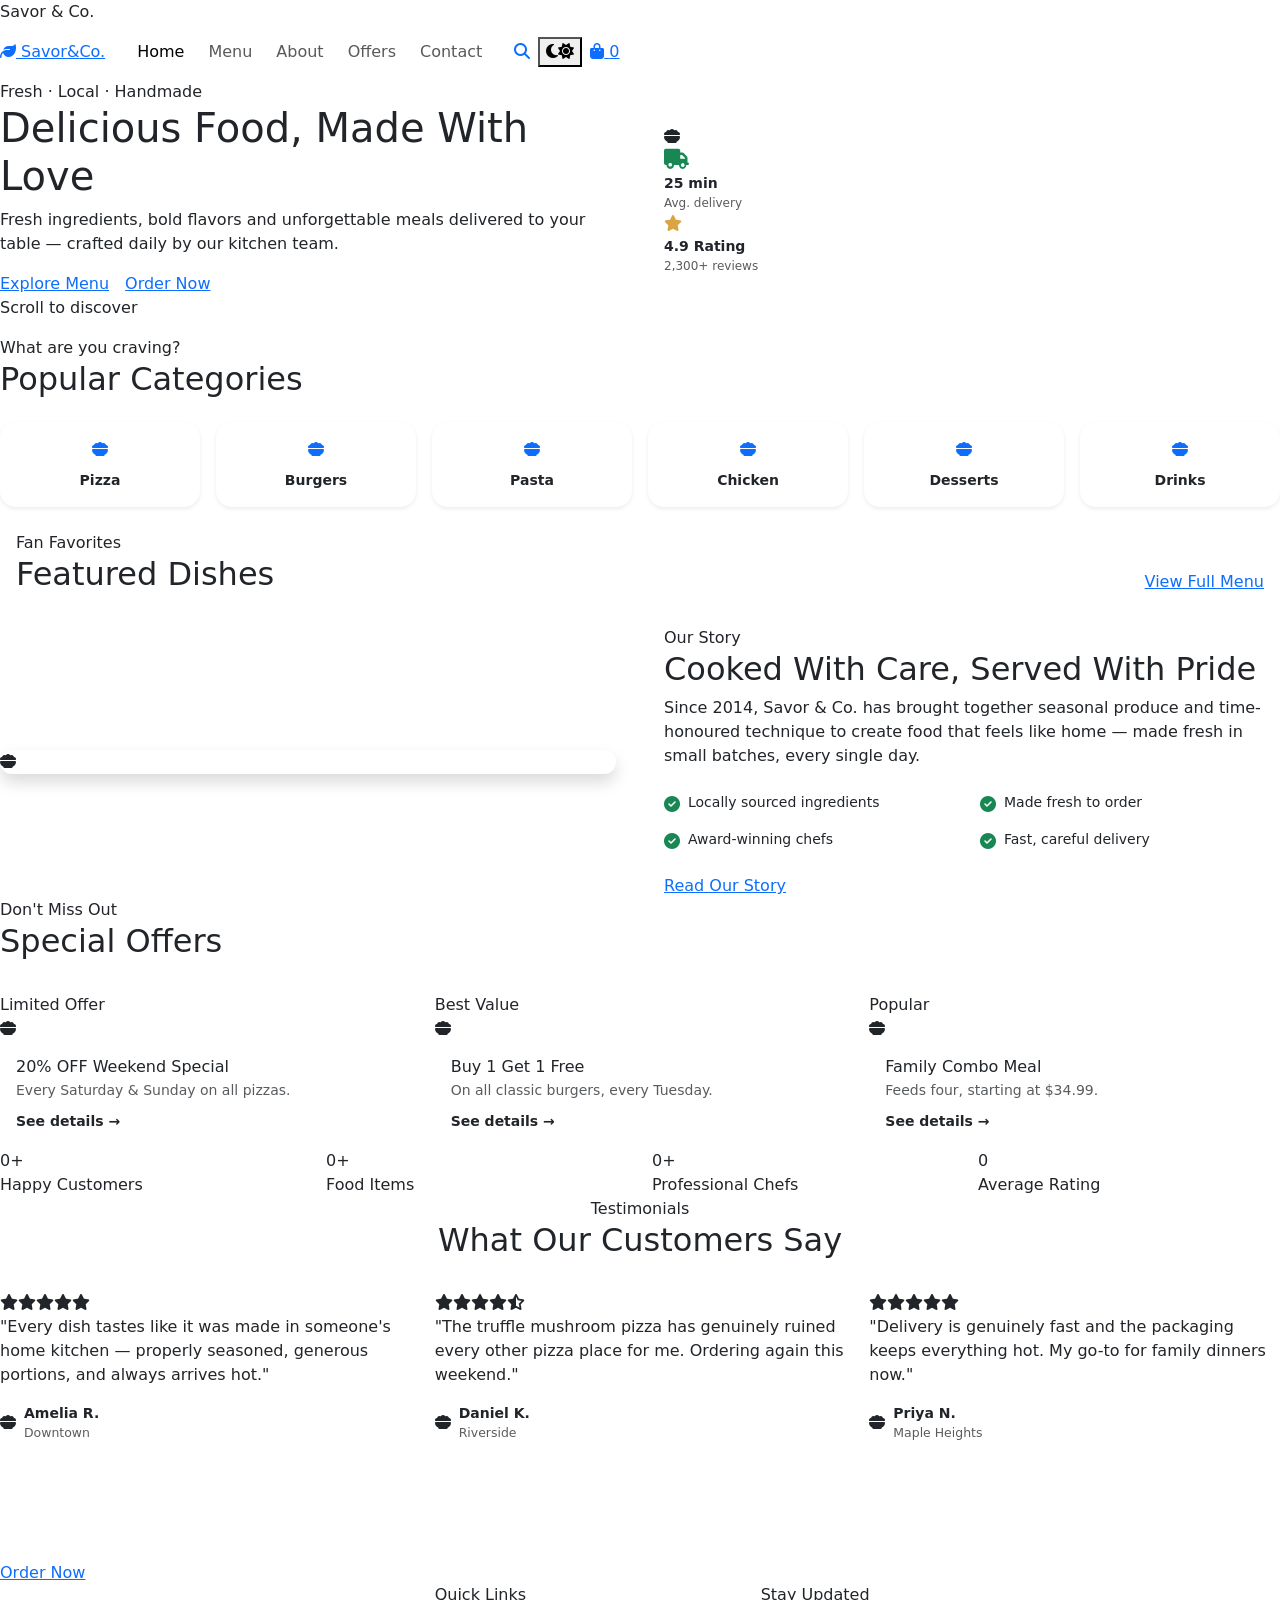
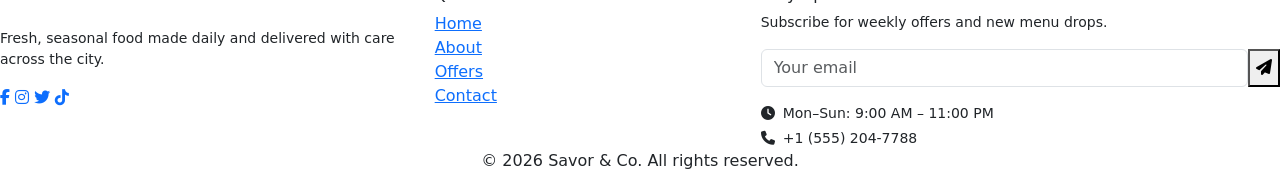
==== index.html @ 9f9e0a3d "Add food website" ====
<!DOCTYPE html>
<html lang="en">
<head>
<script>
(function () {
  // Apply saved theme immediately, before CSS/paint, to avoid a flash
  try {
    var t = localStorage.getItem("savorco_theme") || "light";
    document.documentElement.setAttribute("data-theme", t);
  } catch (e) {}

  // Register the broken-image fallback as early as possible (before
  // any <img> in <body> starts loading) so fast failures are always
  // caught -- a listener attached later (e.g. at DOMContentLoaded)
  // can miss images that error out immediately.
  document.addEventListener("error", function (evt) {
    var img = evt.target;
    if (!img || img.tagName !== "IMG" || img.dataset.fallbackApplied) return;
    img.dataset.fallbackApplied = "true";
    var ph = document.createElement("div");
    ph.className = (img.className || "") + " img-fallback";
    ph.setAttribute("role", "img");
    ph.setAttribute("aria-label", img.alt || "Image unavailable");
    ph.innerHTML = '<i class="fa-solid fa-bowl-food"></i>';
    if (img.parentNode) img.parentNode.replaceChild(ph, img);
  }, true);
})();
</script>
<meta charset="UTF-8">
<meta name="viewport" content="width=device-width, initial-scale=1.0">
<title>Savor & Co. — Delicious Food, Made With Love</title>
<meta name="description" content="Premium modern restaurant and food delivery experience — fresh ingredients, bold flavors, delivered to your table.">

<!-- Fonts -->
<link rel="preconnect" href="https://fonts.googleapis.com">
<link href="https://fonts.googleapis.com/css2?family=Fraunces:wght@500;600;700&family=Manrope:wght@400;500;600;700;800&display=swap" rel="stylesheet">

<!-- Bootstrap 5 -->
<link href="https://cdn.jsdelivr.net/npm/bootstrap@5.3.3/dist/css/bootstrap.min.css" rel="stylesheet">
<!-- Font Awesome -->
<link rel="stylesheet" href="https://cdnjs.cloudflare.com/ajax/libs/font-awesome/6.5.2/css/all.min.css">
<!-- Site styles -->
<link rel="stylesheet" href="css/style.css">
</head>
<body data-page="home">

<!-- =========================
     LOADING SCREEN
     Brief logo animation shown while the page boots
========================= -->
<div id="loading-screen">
  <div class="loader-mark"></div>
  <div class="loader-text">Savor & Co.</div>
</div>

<!-- =========================
     NAVBAR
     Sticky, consistent across all major pages
========================= -->
<nav class="site-navbar navbar navbar-expand-lg">
  <div class="container-narrow d-flex align-items-center justify-content-between">
    <a href="index.html" class="brand-mark"><i class="fa-solid fa-leaf"></i> Savor<span>&</span>Co.</a>
    <button class="navbar-toggler border-0" type="button" data-bs-toggle="collapse" data-bs-target="#mainNavbar">
      <i class="fa-solid fa-bars fs-4"></i>
    </button>
    <div class="collapse navbar-collapse flex-grow-0" id="mainNavbar">
      <ul class="navbar-nav mx-lg-4 gap-lg-2">
        <li class="nav-item"><a class="nav-link nav-link-custom active" href="index.html">Home</a></li>
        <li class="nav-item"><a class="nav-link nav-link-custom" href="menu.html">Menu</a></li>
        <li class="nav-item"><a class="nav-link nav-link-custom" href="about.html">About</a></li>
        <li class="nav-item"><a class="nav-link nav-link-custom" href="offers.html">Offers</a></li>
        <li class="nav-item"><a class="nav-link nav-link-custom" href="contact.html">Contact</a></li>
      </ul>
      <div class="d-flex align-items-center gap-2 mt-3 mt-lg-0">
        <a href="menu.html" class="btn-icon-circle" aria-label="Search"><i class="fa-solid fa-magnifying-glass"></i></a>
        <button class="btn-icon-circle theme-toggle-btn" id="themeToggleBtn" type="button" aria-label="Toggle dark mode">
          <i class="fa-solid fa-moon"></i><i class="fa-solid fa-sun"></i>
        </button>
        <a href="cart.html" class="btn-icon-circle cart-badge-wrap" aria-label="Cart">
          <i class="fa-solid fa-bag-shopping"></i>
          <span class="cart-count-badge js-cart-count">0</span>
        </a>
      </div>
    </div>
  </div>
</nav>

<!-- =========================
     HERO SECTION
     Main landing section with restaurant introduction and CTA
========================= -->
<header class="hero">
  <div class="container-narrow">
    <div class="row align-items-center g-5">
      <div class="col-lg-6 reveal left in-view">
        <span class="hero-eyebrow">Fresh · Local · Handmade</span>
        <h1>Delicious Food, Made With Love</h1>
        <p class="lead-text">Fresh ingredients, bold flavors and unforgettable meals delivered to your table — crafted daily by our kitchen team.</p>
        <div class="d-flex flex-wrap gap-3">
          <a href="menu.html" class="btn-brand">Explore Menu</a>
          <a href="menu.html" class="btn-outline-brand">Order Now</a>
        </div>
        <div class="scroll-indicator">
          <span class="dot"></span> Scroll to discover
        </div>
      </div>
      <div class="col-lg-6 reveal right in-view">
        <div class="hero-img-wrap">
          <img src="https://images.unsplash.com/photo-1504674900247-0877df9cc836?q=80&w=900&auto=format&fit=crop" alt="Chef plating a fresh gourmet dish" class="hero-img-main">
          <div class="floating-card card-1">
            <i class="fa-solid fa-truck text-success fs-5"></i>
            <div>
              <div class="fw-bold small">25 min</div>
              <div class="text-muted" style="font-size:0.75rem;">Avg. delivery</div>
            </div>
          </div>
          <div class="floating-card card-2">
            <i class="fa-solid fa-star" style="color:#D9A441;"></i>
            <div>
              <div class="fw-bold small">4.9 Rating</div>
              <div class="text-muted" style="font-size:0.75rem;">2,300+ reviews</div>
            </div>
          </div>
        </div>
      </div>
    </div>
  </div>
</header>

<!-- =========================
     POPULAR CATEGORIES
========================= -->
<section class="section pt-3">
  <div class="container-narrow">
    <div class="reveal up">
      <span class="section-label">What are you craving?</span>
      <h2 class="section-heading">Popular Categories</h2>
    </div>
    <div class="row g-3 mt-2">
      <div class="col-6 col-md-4 col-lg-2 reveal up">
        <a href="menu.html" class="d-block text-center p-3 rounded-4 bg-white shadow-sm h-100 text-decoration-none">
          <img src="https://images.unsplash.com/photo-1513104890138-7c749659a591?q=80&w=300&auto=format&fit=crop" class="rounded-circle mb-2 mx-auto" style="width:64px;height:64px;object-fit:cover;" alt="Pizza category">
          <div class="fw-semibold small text-dark">Pizza</div>
        </a>
      </div>
      <div class="col-6 col-md-4 col-lg-2 reveal up">
        <a href="menu.html" class="d-block text-center p-3 rounded-4 bg-white shadow-sm h-100 text-decoration-none">
          <img src="https://images.unsplash.com/photo-1568901346375-23c9450c58cd?q=80&w=300&auto=format&fit=crop" class="rounded-circle mb-2 mx-auto" style="width:64px;height:64px;object-fit:cover;" alt="Burgers category">
          <div class="fw-semibold small text-dark">Burgers</div>
        </a>
      </div>
      <div class="col-6 col-md-4 col-lg-2 reveal up">
        <a href="menu.html" class="d-block text-center p-3 rounded-4 bg-white shadow-sm h-100 text-decoration-none">
          <img src="https://images.unsplash.com/photo-1645112411341-6c4fd023714a?q=80&w=300&auto=format&fit=crop" class="rounded-circle mb-2 mx-auto" style="width:64px;height:64px;object-fit:cover;" alt="Pasta category">
          <div class="fw-semibold small text-dark">Pasta</div>
        </a>
      </div>
      <div class="col-6 col-md-4 col-lg-2 reveal up">
        <a href="menu.html" class="d-block text-center p-3 rounded-4 bg-white shadow-sm h-100 text-decoration-none">
          <img src="https://images.unsplash.com/photo-1598103442097-8b74394b95c6?q=80&w=300&auto=format&fit=crop" class="rounded-circle mb-2 mx-auto" style="width:64px;height:64px;object-fit:cover;" alt="Chicken category">
          <div class="fw-semibold small text-dark">Chicken</div>
        </a>
      </div>
      <div class="col-6 col-md-4 col-lg-2 reveal up">
        <a href="menu.html" class="d-block text-center p-3 rounded-4 bg-white shadow-sm h-100 text-decoration-none">
          <img src="https://images.unsplash.com/photo-1624353365286-3f8d62daad51?q=80&w=300&auto=format&fit=crop" class="rounded-circle mb-2 mx-auto" style="width:64px;height:64px;object-fit:cover;" alt="Desserts category">
          <div class="fw-semibold small text-dark">Desserts</div>
        </a>
      </div>
      <div class="col-6 col-md-4 col-lg-2 reveal up">
        <a href="menu.html" class="d-block text-center p-3 rounded-4 bg-white shadow-sm h-100 text-decoration-none">
          <img src="https://images.unsplash.com/photo-1622597489934-88ce15b8c2f3?q=80&w=300&auto=format&fit=crop" class="rounded-circle mb-2 mx-auto" style="width:64px;height:64px;object-fit:cover;" alt="Drinks category">
          <div class="fw-semibold small text-dark">Drinks</div>
        </a>
      </div>
    </div>
  </div>
</section>

<!-- =========================
     FEATURED DISHES
     Food cards rendered dynamically from FOOD_ITEMS
========================= -->
<section class="section pt-0" style="background:var(--beige);border-radius:40px;margin:0 1rem;">
  <div class="container-narrow py-4">
    <div class="d-flex flex-wrap justify-content-between align-items-end gap-3 reveal up">
      <div>
        <span class="section-label">Fan Favorites</span>
        <h2 class="section-heading mb-0">Featured Dishes</h2>
      </div>
      <a href="menu.html" class="btn-outline-brand">View Full Menu</a>
    </div>
    <div class="row g-4 mt-2" id="featured-grid"></div>
  </div>
</section>

<!-- =========================
     ABOUT PREVIEW
========================= -->
<section class="section">
  <div class="container-narrow">
    <div class="row align-items-center g-5">
      <div class="col-lg-6 reveal left">
        <img src="https://images.unsplash.com/photo-1583394293214-28ded15ee548?q=80&w=800&auto=format&fit=crop" class="rounded-4 shadow" alt="Our head chef preparing a fresh meal in the kitchen">
      </div>
      <div class="col-lg-6 reveal right">
        <span class="section-label">Our Story</span>
        <h2 class="section-heading">Cooked With Care, Served With Pride</h2>
        <p class="mb-4">Since 2014, Savor & Co. has brought together seasonal produce and time-honoured technique to create food that feels like home — made fresh in small batches, every single day.</p>
        <div class="row g-3">
          <div class="col-6 d-flex gap-2">
            <i class="fa-solid fa-check-circle text-success mt-1"></i>
            <span class="small">Locally sourced ingredients</span>
          </div>
          <div class="col-6 d-flex gap-2">
            <i class="fa-solid fa-check-circle text-success mt-1"></i>
            <span class="small">Made fresh to order</span>
          </div>
          <div class="col-6 d-flex gap-2">
            <i class="fa-solid fa-check-circle text-success mt-1"></i>
            <span class="small">Award-winning chefs</span>
          </div>
          <div class="col-6 d-flex gap-2">
            <i class="fa-solid fa-check-circle text-success mt-1"></i>
            <span class="small">Fast, careful delivery</span>
          </div>
        </div>
        <a href="about.html" class="btn-brand d-inline-block mt-4">Read Our Story</a>
      </div>
    </div>
  </div>
</section>

<!-- =========================
     SPECIAL OFFERS PREVIEW
========================= -->
<section class="section pt-0">
  <div class="container-narrow">
    <div class="reveal up">
      <span class="section-label">Don't Miss Out</span>
      <h2 class="section-heading">Special Offers</h2>
    </div>
    <div class="row g-4 mt-2">
      <div class="col-md-4 reveal up">
        <div class="offer-card">
          <span class="offer-badge limited">Limited Offer</span>
          <img src="https://images.unsplash.com/photo-1601924582970-9238bcb495d9?q=80&w=600&auto=format&fit=crop" alt="Weekend special pizza deal" style="height:180px;width:100%;object-fit:cover;">
          <div class="p-3">
            <h3 class="h6 mb-1">20% OFF Weekend Special</h3>
            <p class="small text-muted mb-2">Every Saturday & Sunday on all pizzas.</p>
            <a href="offers.html" class="fw-bold small text-decoration-none" style="color:var(--fresh-green);">See details →</a>
          </div>
        </div>
      </div>
      <div class="col-md-4 reveal up">
        <div class="offer-card">
          <span class="offer-badge best">Best Value</span>
          <img src="https://images.unsplash.com/photo-1550547660-d9450f859349?q=80&w=600&auto=format&fit=crop" alt="Buy one get one free burger deal" style="height:180px;width:100%;object-fit:cover;">
          <div class="p-3">
            <h3 class="h6 mb-1">Buy 1 Get 1 Free</h3>
            <p class="small text-muted mb-2">On all classic burgers, every Tuesday.</p>
            <a href="offers.html" class="fw-bold small text-decoration-none" style="color:var(--fresh-green);">See details →</a>
          </div>
        </div>
      </div>
      <div class="col-md-4 reveal up">
        <div class="offer-card">
          <span class="offer-badge popular">Popular</span>
          <img src="https://images.unsplash.com/photo-1544025162-d76694265947?q=80&w=600&auto=format&fit=crop" alt="Family combo meal deal" style="height:180px;width:100%;object-fit:cover;">
          <div class="p-3">
            <h3 class="h6 mb-1">Family Combo Meal</h3>
            <p class="small text-muted mb-2">Feeds four, starting at $34.99.</p>
            <a href="offers.html" class="fw-bold small text-decoration-none" style="color:var(--fresh-green);">See details →</a>
          </div>
        </div>
      </div>
    </div>
  </div>
</section>

<!-- =========================
     STATISTICS
     Numbers animate/count upward on scroll
========================= -->
<section class="section pt-0">
  <div class="container-narrow reveal zoom">
    <div class="stats-band">
      <div class="row g-4">
        <div class="col-6 col-md-3 stat-item">
          <div class="stat-number"><span data-count-to="5000">0</span>+</div>
          <div class="stat-label">Happy Customers</div>
        </div>
        <div class="col-6 col-md-3 stat-item">
          <div class="stat-number"><span data-count-to="50">0</span>+</div>
          <div class="stat-label">Food Items</div>
        </div>
        <div class="col-6 col-md-3 stat-item">
          <div class="stat-number"><span data-count-to="15">0</span>+</div>
          <div class="stat-label">Professional Chefs</div>
        </div>
        <div class="col-6 col-md-3 stat-item">
          <div class="stat-number"><span data-count-to="4.9">0</span></div>
          <div class="stat-label">Average Rating</div>
        </div>
      </div>
    </div>
  </div>
</section>

<!-- =========================
     TESTIMONIALS
========================= -->
<section class="section">
  <div class="container-narrow">
    <div class="text-center reveal up">
      <span class="section-label">Testimonials</span>
      <h2 class="section-heading">What Our Customers Say</h2>
    </div>
    <div class="row g-4 mt-2">
      <div class="col-md-4 reveal up">
        <div class="testimonial-card">
          <div class="stars"><i class="fa-solid fa-star"></i><i class="fa-solid fa-star"></i><i class="fa-solid fa-star"></i><i class="fa-solid fa-star"></i><i class="fa-solid fa-star"></i></div>
          <p class="testimonial-quote">"Every dish tastes like it was made in someone's home kitchen — properly seasoned, generous portions, and always arrives hot."</p>
          <div class="d-flex align-items-center gap-2">
            <img src="https://images.unsplash.com/photo-1544005313-94ddf0286df2?q=80&w=200&auto=format&fit=crop" class="testimonial-avatar" alt="Amelia R.">
            <div>
              <div class="fw-bold small">Amelia R.</div>
              <div class="text-muted" style="font-size:0.78rem;">Downtown</div>
            </div>
          </div>
        </div>
      </div>
      <div class="col-md-4 reveal up">
        <div class="testimonial-card">
          <div class="stars"><i class="fa-solid fa-star"></i><i class="fa-solid fa-star"></i><i class="fa-solid fa-star"></i><i class="fa-solid fa-star"></i><i class="fa-solid fa-star-half-stroke"></i></div>
          <p class="testimonial-quote">"The truffle mushroom pizza has genuinely ruined every other pizza place for me. Ordering again this weekend."</p>
          <div class="d-flex align-items-center gap-2">
            <img src="https://images.unsplash.com/photo-1500648767791-00dcc994a43e?q=80&w=200&auto=format&fit=crop" class="testimonial-avatar" alt="Daniel K.">
            <div>
              <div class="fw-bold small">Daniel K.</div>
              <div class="text-muted" style="font-size:0.78rem;">Riverside</div>
            </div>
          </div>
        </div>
      </div>
      <div class="col-md-4 reveal up">
        <div class="testimonial-card">
          <div class="stars"><i class="fa-solid fa-star"></i><i class="fa-solid fa-star"></i><i class="fa-solid fa-star"></i><i class="fa-solid fa-star"></i><i class="fa-solid fa-star"></i></div>
          <p class="testimonial-quote">"Delivery is genuinely fast and the packaging keeps everything hot. My go-to for family dinners now."</p>
          <div class="d-flex align-items-center gap-2">
            <img src="https://images.unsplash.com/photo-1580489944761-15a19d654956?q=80&w=200&auto=format&fit=crop" class="testimonial-avatar" alt="Priya N.">
            <div>
              <div class="fw-bold small">Priya N.</div>
              <div class="text-muted" style="font-size:0.78rem;">Maple Heights</div>
            </div>
          </div>
        </div>
      </div>
    </div>
  </div>
</section>

<!-- =========================
     CTA SECTION
========================= -->
<section class="section pt-0">
  <div class="container-narrow reveal zoom">
    <div class="cta-band">
      <h2 class="text-white section-heading">Hungry Already?</h2>
      <p class="text-white-50 mx-auto mb-4" style="max-width:480px;">Order in the next 20 minutes and get free delivery on your first box.</p>
      <a href="menu.html" class="btn-gold">Order Now</a>
    </div>
  </div>
</section>

<!-- =========================
     FOOTER
========================= -->
<footer class="site-footer">
  <div class="container-narrow">
    <div class="row g-4">
      <div class="col-lg-4">
        <a href="index.html" class="brand-mark text-white mb-3 d-inline-flex"><i class="fa-solid fa-leaf"></i> Savor<span>&</span>Co.</a>
        <p class="small">Fresh, seasonal food made daily and delivered with care across the city.</p>
        <div class="social-icon-row">
          <a href="#" aria-label="Facebook"><i class="fa-brands fa-facebook-f"></i></a>
          <a href="#" aria-label="Instagram"><i class="fa-brands fa-instagram"></i></a>
          <a href="#" aria-label="Twitter"><i class="fa-brands fa-twitter"></i></a>
          <a href="#" aria-label="TikTok"><i class="fa-brands fa-tiktok"></i></a>
        </div>
      </div>
      <div class="col-6 col-lg-3">
        <h6>Quick Links</h6>
        <ul class="list-unstyled footer-links">
          <li><a href="index.html">Home</a></li>
          <li><a href="about.html">About</a></li>
          <li><a href="offers.html">Offers</a></li>
          <li><a href="contact.html">Contact</a></li>
        </ul>
      </div>
      <div class="col-lg-5">
        <h6>Stay Updated</h6>
        <p class="small">Subscribe for weekly offers and new menu drops.</p>
        <form class="d-flex newsletter-form" onsubmit="event.preventDefault(); showToast('Subscribed successfully!');">
          <input type="email" class="form-control" placeholder="Your email" required>
          <button type="submit"><i class="fa-solid fa-paper-plane"></i></button>
        </form>
        <p class="small mt-3 mb-1"><i class="fa-solid fa-clock me-2"></i>Mon–Sun: 9:00 AM – 11:00 PM</p>
        <p class="small mb-0"><i class="fa-solid fa-phone me-2"></i>+1 (555) 204-7788</p>
      </div>
    </div>
    <div class="footer-bottom text-center">© 2026 Savor & Co. All rights reserved.</div>
  </div>
</footer>

<!-- Bootstrap JS -->
<script src="https://cdn.jsdelivr.net/npm/bootstrap@5.3.3/dist/js/bootstrap.bundle.min.js"></script>
<script src="js/main.js"></script>
<script src="js/animations.js"></script>
<script src="js/cart.js"></script>
<script>
  // Render only the first 6 items on the homepage "Featured Dishes" strip
  document.addEventListener("DOMContentLoaded", () => {
    const grid = document.getElementById("featured-grid");
    const featured = FOOD_ITEMS.slice(0, 6);
    grid.innerHTML = featured.map(item => `
      <div class="col-sm-6 col-lg-4 reveal up">
        <div class="food-card">
          <div class="food-card-img-wrap">
            <span class="food-cat-badge">${item.category}</span>
            <img src="${item.img}" alt="${item.name}" loading="lazy">
          </div>
          <div class="food-card-body">
            <h3 class="food-card-title h6">${item.name}</h3>
            <p class="food-card-desc">${item.desc}</p>
            <div class="food-card-rating"><i class="fa-solid fa-star"></i> ${item.rating} <span>(${item.reviews})</span></div>
            <div class="food-card-footer">
              <span class="food-price">${formatPrice(item.price)}</span>
              <button class="btn-add-cart" onclick="addToCart('${item.id}')">Add +</button>
            </div>
          </div>
        </div>
      </div>`).join("");

    // re-trigger reveal observer for injected cards
    document.querySelectorAll("#featured-grid .reveal").forEach(el => {
      requestAnimationFrame(() => el.classList.add("in-view"));
    });
  });
</script>
</body>
</html>
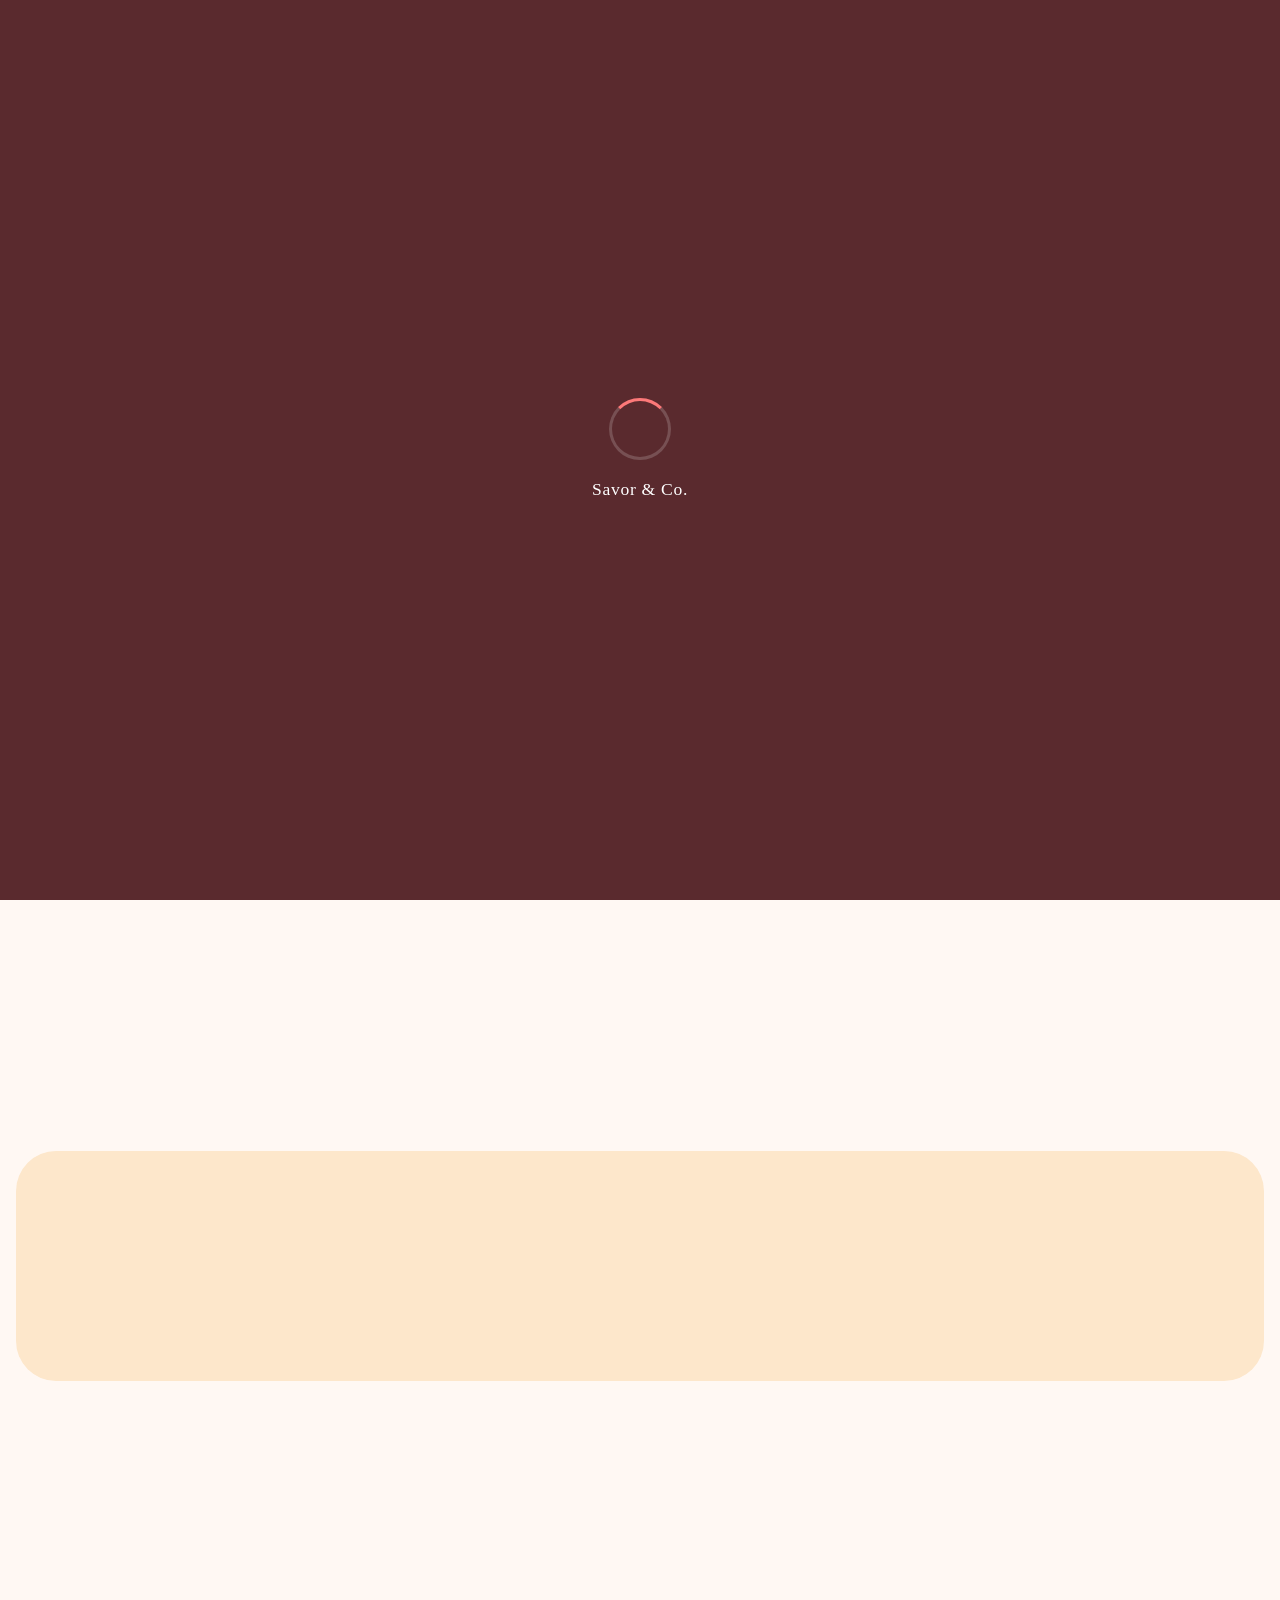
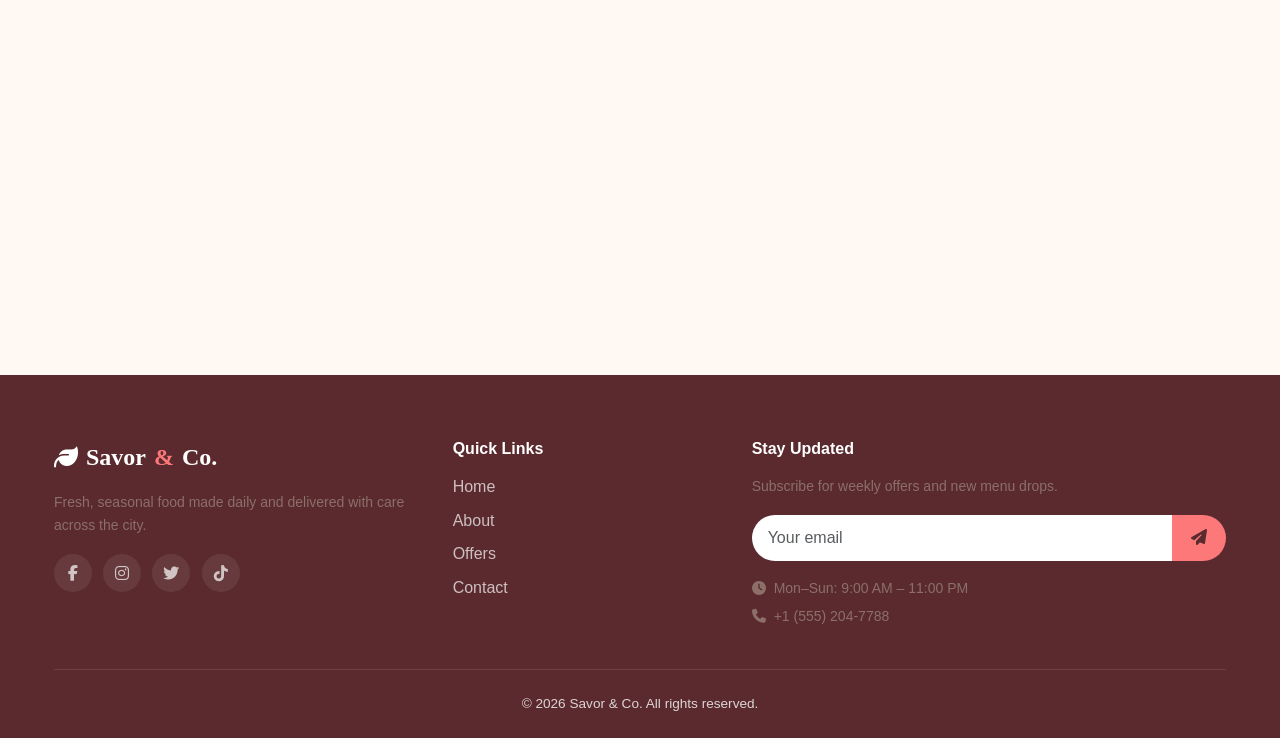
==== commit 060cf8da: "Update theme and rename files" ====
--- a/index.html
+++ b/index.html
@@ -40,7 +40,7 @@
 <!-- Font Awesome -->
 <link rel="stylesheet" href="https://cdnjs.cloudflare.com/ajax/libs/font-awesome/6.5.2/css/all.min.css">
 <!-- Site styles -->
-<link rel="stylesheet" href="css/style.css">
+<link rel="stylesheet" href="style.css">
 </head>
 <body data-page="home">
 
@@ -415,9 +415,7 @@
 
 <!-- Bootstrap JS -->
 <script src="https://cdn.jsdelivr.net/npm/bootstrap@5.3.3/dist/js/bootstrap.bundle.min.js"></script>
-<script src="js/main.js"></script>
-<script src="js/animations.js"></script>
-<script src="js/cart.js"></script>
+<script src="site.js"></script>
 <script>
   // Render only the first 6 items on the homepage "Featured Dishes" strip
   document.addEventListener("DOMContentLoaded", () => {
--- a/style.css
+++ b/style.css
@@ -0,0 +1,975 @@
+/* =========================================================
+   SAVOR & CO. — MAIN STYLESHEET
+   Design system: "Sunset Coral" — peach/coral palette
+   (#FEEAC9 · #FFCDC9 · #FDACAC · #FD7979) paired with a deep
+   burgundy for text/headings/buttons so it stays readable.
+   Fonts: 'Fraunces' (display/headings) + 'Manrope' (body)
+   ========================================================= */
+
+/* -------------------- DESIGN TOKENS -------------------- */
+/* Variable NAMES are kept from the original theme on purpose
+   so every component below (which references var(--deep-green)
+   etc.) repaints automatically without per-component edits. */
+:root {
+  --deep-green: #5A2A2E;
+  --deep-green-2: #74383D;
+  --fresh-green: #E2625F;
+  --fresh-green-light: #FFE3DC;
+  --cream: #FFF8F3;
+  --beige: #FDE7CB;
+  --gold: #FD7979;
+  --gold-dark: #E2625F;
+  --ink: #3A2422;
+  --ink-soft: #8C6F69;
+  --white: #FFFFFF;
+  --danger: #C0392B;
+
+  --font-display: 'Fraunces', Georgia, serif;
+  --font-body: 'Manrope', -apple-system, BlinkMacSystemFont, sans-serif;
+
+  --radius-sm: 8px;
+  --radius-md: 14px;
+  --radius-lg: 26px;
+  --shadow-soft: 0 10px 30px rgba(90, 42, 46, 0.1);
+  --shadow-strong: 0 20px 45px rgba(90, 42, 46, 0.18);
+  --container-max: 1220px;
+
+  color-scheme: light;
+}
+
+/* Smooth crossfade between light/dark palettes */
+body, .site-navbar, .food-card, .form-card, .testimonial-card,
+.contact-info-card, .summary-card, .offer-card, .cart-item-row,
+.category-pill, .modal-content, .accordion-item, .form-control,
+.form-select {
+  transition: background-color 0.35s ease, color 0.35s ease, border-color 0.35s ease;
+}
+
+/* -------------------- RESET / BASE -------------------- */
+* { box-sizing: border-box; }
+html { scroll-behavior: smooth; }
+body {
+  font-family: var(--font-body);
+  color: var(--ink);
+  background: var(--cream);
+  overflow-x: hidden;
+  -webkit-font-smoothing: antialiased;
+}
+h1, h2, h3, h4, .display-font {
+  font-family: var(--font-display);
+  color: var(--deep-green);
+  font-weight: 600;
+  letter-spacing: -0.01em;
+}
+p { color: var(--ink-soft); line-height: 1.7; }
+a { text-decoration: none; color: inherit; }
+img { max-width: 100%; display: block; }
+::selection { background: var(--gold); color: var(--deep-green); }
+
+:focus-visible {
+  outline: 3px solid var(--gold);
+  outline-offset: 2px;
+}
+
+.container-narrow {
+  max-width: var(--container-max);
+  margin: 0 auto;
+  padding: 0 1.5rem;
+}
+
+.section {
+  padding: 5.5rem 0;
+}
+@media (max-width: 767px) {
+  .section { padding: 3.25rem 0; }
+}
+
+.section-label {
+  font-size: 0.95rem;
+  color: var(--fresh-green);
+  font-weight: 700;
+  margin-bottom: 0.6rem;
+  display: inline-block;
+}
+
+.section-heading {
+  font-size: clamp(1.9rem, 3.4vw, 2.9rem);
+  margin-bottom: 0.75rem;
+}
+
+.section-sub {
+  color: var(--ink-soft);
+  max-width: 560px;
+  font-size: 1.05rem;
+}
+
+/* -------------------- BUTTONS -------------------- */
+.btn-brand {
+  background: var(--deep-green);
+  color: var(--white);
+  border: none;
+  padding: 0.85rem 1.9rem;
+  border-radius: 50px;
+  font-weight: 600;
+  transition: transform 0.25s ease, background 0.25s ease, box-shadow 0.25s ease;
+  box-shadow: var(--shadow-soft);
+}
+.btn-brand:hover {
+  background: var(--fresh-green);
+  color: var(--white);
+  transform: translateY(-3px);
+  box-shadow: var(--shadow-strong);
+}
+.btn-gold {
+  background: var(--gold);
+  color: var(--deep-green);
+  border: none;
+  padding: 0.85rem 1.9rem;
+  border-radius: 50px;
+  font-weight: 700;
+  transition: transform 0.25s ease, box-shadow 0.25s ease;
+}
+.btn-gold:hover {
+  background: var(--gold-dark);
+  color: var(--white);
+  transform: translateY(-3px);
+  box-shadow: var(--shadow-strong);
+}
+.btn-outline-brand {
+  background: transparent;
+  color: var(--deep-green);
+  border: 1.5px solid var(--deep-green);
+  padding: 0.8rem 1.85rem;
+  border-radius: 50px;
+  font-weight: 600;
+  transition: all 0.25s ease;
+}
+.btn-outline-brand:hover {
+  background: var(--deep-green);
+  color: var(--white);
+}
+.btn-icon-circle {
+  width: 42px; height: 42px;
+  border-radius: 50%;
+  display: inline-flex;
+  align-items: center;
+  justify-content: center;
+  background: var(--fresh-green-light);
+  color: var(--deep-green);
+  border: none;
+  transition: background 0.2s ease, color 0.2s ease, transform 0.2s ease;
+}
+.btn-icon-circle:hover {
+  background: var(--deep-green);
+  color: var(--white);
+  transform: scale(1.08);
+}
+
+/* =========================================================
+   LOADING SCREEN
+   Brief food-logo animation shown while the page boots
+   ========================================================= */
+#loading-screen {
+  position: fixed;
+  inset: 0;
+  background: var(--deep-green);
+  z-index: 9999;
+  display: flex;
+  align-items: center;
+  justify-content: center;
+  flex-direction: column;
+  transition: opacity 0.5s ease, visibility 0.5s ease;
+}
+#loading-screen.hide {
+  opacity: 0;
+  visibility: hidden;
+}
+.loader-mark {
+  width: 62px; height: 62px;
+  border-radius: 50%;
+  border: 3px solid rgba(255,255,255,0.18);
+  border-top-color: var(--gold);
+  animation: spin 0.9s linear infinite;
+  margin-bottom: 1rem;
+}
+.loader-text {
+  color: var(--white);
+  font-family: var(--font-display);
+  letter-spacing: 0.04em;
+  font-size: 1.1rem;
+}
+@keyframes spin { to { transform: rotate(360deg); } }
+
+/* =========================================================
+   NAVBAR
+   Sticky premium navbar, changes on scroll
+   ========================================================= */
+.site-navbar {
+  position: sticky;
+  top: 0;
+  z-index: 1030;
+  background: rgba(255, 249, 241, 0.92);
+  backdrop-filter: blur(10px);
+  padding: 1.05rem 0;
+  transition: box-shadow 0.3s ease, padding 0.3s ease;
+  border-bottom: 1px solid transparent;
+}
+.site-navbar.scrolled {
+  box-shadow: 0 6px 24px rgba(22,54,42,0.08);
+  padding: 0.6rem 0;
+  border-bottom-color: rgba(22,54,42,0.06);
+}
+.brand-mark {
+  font-family: var(--font-display);
+  font-size: 1.5rem;
+  font-weight: 700;
+  color: var(--deep-green);
+  display: flex;
+  align-items: center;
+  gap: 0.5rem;
+}
+.brand-mark span { color: var(--gold); }
+.nav-link-custom {
+  font-weight: 600;
+  color: var(--ink) !important;
+  margin: 0 0.65rem;
+  position: relative;
+  padding: 0.4rem 0.1rem !important;
+}
+.nav-link-custom::after {
+  content: "";
+  position: absolute;
+  left: 0; bottom: 0;
+  width: 0; height: 2px;
+  background: var(--gold);
+  transition: width 0.25s ease;
+}
+.nav-link-custom:hover::after,
+.nav-link-custom.active::after { width: 100%; }
+.nav-link-custom.active { color: var(--deep-green) !important; }
+
+.cart-badge-wrap { position: relative; }
+.cart-count-badge {
+  position: absolute;
+  top: -6px; right: -8px;
+  background: var(--danger);
+  color: var(--white);
+  font-size: 0.68rem;
+  font-weight: 700;
+  min-width: 18px;
+  height: 18px;
+  border-radius: 50%;
+  display: flex;
+  align-items: center;
+  justify-content: center;
+  padding: 0 3px;
+}
+
+/* =========================================================
+   HERO SECTION
+   ========================================================= */
+.hero {
+  position: relative;
+  padding: 5rem 0 4rem;
+  background: linear-gradient(180deg, var(--beige) 0%, var(--cream) 100%);
+  overflow: hidden;
+}
+.hero-eyebrow {
+  color: var(--fresh-green);
+  font-weight: 700;
+  margin-bottom: 1rem;
+}
+.hero h1 {
+  font-size: clamp(2.4rem, 5vw, 3.8rem);
+  line-height: 1.08;
+  margin-bottom: 1.25rem;
+}
+.hero p.lead-text {
+  font-size: 1.15rem;
+  color: var(--ink-soft);
+  max-width: 480px;
+  margin-bottom: 2rem;
+}
+.hero-img-wrap {
+  position: relative;
+}
+.hero-img-main {
+  border-radius: var(--radius-lg);
+  box-shadow: var(--shadow-strong);
+  width: 100%;
+  object-fit: cover;
+  aspect-ratio: 1/1;
+}
+.floating-card {
+  position: absolute;
+  background: var(--white);
+  border-radius: var(--radius-md);
+  box-shadow: var(--shadow-strong);
+  padding: 0.9rem 1.1rem;
+  display: flex;
+  align-items: center;
+  gap: 0.7rem;
+  animation: float 4s ease-in-out infinite;
+}
+.floating-card.card-1 { top: 10%; left: -8%; }
+.floating-card.card-2 { bottom: 8%; right: -6%; animation-delay: 1.2s; }
+@keyframes float {
+  0%, 100% { transform: translateY(0); }
+  50% { transform: translateY(-12px); }
+}
+.scroll-indicator {
+  display: flex;
+  align-items: center;
+  gap: 0.6rem;
+  margin-top: 2.5rem;
+  color: var(--ink-soft);
+  font-size: 0.9rem;
+}
+.scroll-indicator .dot {
+  width: 26px; height: 42px;
+  border: 2px solid var(--deep-green);
+  border-radius: 20px;
+  position: relative;
+}
+.scroll-indicator .dot::before {
+  content: "";
+  position: absolute;
+  top: 6px; left: 50%;
+  width: 5px; height: 5px;
+  background: var(--gold);
+  border-radius: 50%;
+  transform: translateX(-50%);
+  animation: scrollDot 1.6s infinite;
+}
+@keyframes scrollDot {
+  0% { top: 6px; opacity: 1; }
+  70% { top: 24px; opacity: 0; }
+  100% { top: 24px; opacity: 0; }
+}
+
+/* =========================================================
+   FOOD CARD — used on home, menu, offers
+   ========================================================= */
+.food-card {
+  background: var(--white);
+  border-radius: var(--radius-md);
+  overflow: hidden;
+  box-shadow: var(--shadow-soft);
+  transition: transform 0.3s ease, box-shadow 0.3s ease;
+  height: 100%;
+  display: flex;
+  flex-direction: column;
+}
+.food-card:hover {
+  transform: translateY(-8px);
+  box-shadow: var(--shadow-strong);
+}
+.food-card-img-wrap {
+  position: relative;
+  overflow: hidden;
+  aspect-ratio: 4/3;
+}
+.food-card-img-wrap img {
+  width: 100%; height: 100%;
+  object-fit: cover;
+  transition: transform 0.5s ease;
+}
+.food-card:hover .food-card-img-wrap img { transform: scale(1.08); }
+.food-fav-btn {
+  position: absolute;
+  top: 0.7rem; right: 0.7rem;
+  width: 36px; height: 36px;
+  border-radius: 50%;
+  background: rgba(255,255,255,0.9);
+  border: none;
+  display: flex;
+  align-items: center;
+  justify-content: center;
+  color: var(--ink-soft);
+  transition: color 0.2s ease, transform 0.2s ease;
+}
+.food-fav-btn:hover { transform: scale(1.1); }
+.food-fav-btn.active { color: var(--danger); }
+.food-cat-badge {
+  position: absolute;
+  top: 0.7rem; left: 0.7rem;
+  background: var(--deep-green);
+  color: var(--white);
+  font-size: 0.7rem;
+  font-weight: 700;
+  padding: 0.28rem 0.7rem;
+  border-radius: 20px;
+  text-transform: capitalize;
+}
+.food-card-body { padding: 1.1rem 1.2rem 1.3rem; display: flex; flex-direction: column; flex: 1; }
+.food-card-title { font-size: 1.08rem; margin-bottom: 0.3rem; }
+.food-card-desc { font-size: 0.88rem; color: var(--ink-soft); margin-bottom: 0.7rem; flex: 1; }
+.food-card-rating { color: var(--gold); font-size: 0.85rem; margin-bottom: 0.6rem; }
+.food-card-rating span { color: var(--ink-soft); margin-left: 0.3rem; }
+.food-card-footer { display: flex; align-items: center; justify-content: space-between; margin-top: auto; }
+.food-price { font-family: var(--font-display); font-weight: 700; color: var(--deep-green); font-size: 1.15rem; }
+.btn-add-cart {
+  background: var(--fresh-green-light);
+  color: var(--deep-green);
+  border: none;
+  padding: 0.5rem 1.1rem;
+  border-radius: 50px;
+  font-weight: 700;
+  font-size: 0.85rem;
+  transition: background 0.25s ease, color 0.25s ease, transform 0.2s ease;
+}
+.btn-add-cart:hover { background: var(--deep-green); color: var(--white); transform: translateY(-2px); }
+
+/* -------------------- CATEGORY PILLS -------------------- */
+.category-pill {
+  background: var(--white);
+  border: 1.5px solid var(--beige);
+  color: var(--ink);
+  padding: 0.5rem 1.3rem;
+  border-radius: 50px;
+  font-weight: 600;
+  font-size: 0.92rem;
+  transition: all 0.25s ease;
+  white-space: nowrap;
+}
+.category-pill:hover { border-color: var(--fresh-green); }
+.category-pill.active {
+  background: var(--deep-green);
+  color: var(--white);
+  border-color: var(--deep-green);
+}
+
+/* -------------------- SCROLL REVEAL -------------------- */
+.reveal {
+  opacity: 0;
+  transition: opacity 0.7s ease, transform 0.7s ease;
+}
+.reveal.up { transform: translateY(36px); }
+.reveal.left { transform: translateX(-46px); }
+.reveal.right { transform: translateX(46px); }
+.reveal.zoom { transform: scale(0.92); }
+.reveal.in-view { opacity: 1; transform: none; }
+@media (prefers-reduced-motion: reduce) {
+  .reveal { opacity: 1 !important; transform: none !important; transition: none !important; }
+}
+
+/* =========================================================
+   STATS / COUNTERS
+   ========================================================= */
+.stats-band {
+  background: var(--deep-green);
+  color: var(--white);
+  border-radius: var(--radius-lg);
+  padding: 2.8rem 2rem;
+}
+.stat-item { text-align: center; }
+.stat-number {
+  font-family: var(--font-display);
+  font-size: clamp(2.2rem, 4vw, 3rem);
+  font-weight: 700;
+  color: var(--gold);
+}
+.stat-label { color: rgba(255,255,255,0.75); font-size: 0.95rem; margin-top: 0.3rem; }
+
+/* -------------------- TESTIMONIALS -------------------- */
+.testimonial-card {
+  background: var(--white);
+  border-radius: var(--radius-md);
+  padding: 1.8rem;
+  box-shadow: var(--shadow-soft);
+  height: 100%;
+}
+.testimonial-card .stars { color: var(--gold); margin-bottom: 0.7rem; }
+.testimonial-avatar {
+  width: 48px; height: 48px;
+  border-radius: 50%;
+  object-fit: cover;
+}
+.testimonial-quote { font-style: italic; margin-bottom: 1rem; }
+
+/* -------------------- OFFER CARDS -------------------- */
+.offer-card {
+  background: var(--white);
+  border-radius: var(--radius-md);
+  overflow: hidden;
+  box-shadow: var(--shadow-soft);
+  position: relative;
+  transition: transform 0.3s ease, box-shadow 0.3s ease;
+}
+.offer-card:hover { transform: translateY(-6px); box-shadow: var(--shadow-strong); }
+.offer-badge {
+  position: absolute;
+  top: 1rem; left: 1rem;
+  font-size: 0.68rem;
+  font-weight: 700;
+  padding: 0.3rem 0.7rem;
+  border-radius: 20px;
+  z-index: 2;
+}
+.offer-badge.limited { background: var(--danger); color: var(--white); }
+.offer-badge.best { background: var(--gold); color: var(--deep-green); }
+.offer-badge.popular { background: var(--fresh-green); color: var(--white); }
+.offer-strip {
+  background: var(--deep-green-2);
+  color: var(--white);
+  padding: 1rem 1.3rem;
+  display: flex;
+  align-items: center;
+  justify-content: space-between;
+}
+.promo-code {
+  border: 1.5px dashed var(--gold);
+  background: var(--fresh-green-light);
+  border-radius: var(--radius-sm);
+  padding: 0.5rem 1rem;
+  font-weight: 700;
+  letter-spacing: 0.06em;
+  color: var(--deep-green);
+  display: inline-flex;
+  align-items: center;
+  gap: 0.5rem;
+}
+.countdown-box {
+  display: flex;
+  gap: 0.7rem;
+}
+.countdown-unit {
+  background: var(--deep-green);
+  color: var(--white);
+  border-radius: var(--radius-sm);
+  padding: 0.6rem 0.9rem;
+  text-align: center;
+  min-width: 62px;
+}
+.countdown-unit .num { font-family: var(--font-display); font-size: 1.4rem; font-weight: 700; display:block; }
+.countdown-unit .lbl { font-size: 0.68rem; color: rgba(255,255,255,0.7); text-transform: uppercase; }
+
+/* -------------------- ABOUT / TIMELINE -------------------- */
+.timeline { position: relative; padding-left: 2.4rem; }
+.timeline::before {
+  content: "";
+  position: absolute;
+  left: 8px; top: 6px; bottom: 6px;
+  width: 2px;
+  background: var(--beige);
+}
+.timeline-item { position: relative; padding-bottom: 2.4rem; }
+.timeline-item:last-child { padding-bottom: 0; }
+.timeline-item::before {
+  content: "";
+  position: absolute;
+  left: -2.4rem; top: 3px;
+  width: 18px; height: 18px;
+  border-radius: 50%;
+  background: var(--gold);
+  border: 3px solid var(--cream);
+  box-shadow: 0 0 0 2px var(--fresh-green);
+}
+.timeline-year { color: var(--fresh-green); font-weight: 700; font-size: 0.9rem; }
+
+.chef-card { text-align: center; }
+.chef-photo {
+  width: 100%;
+  aspect-ratio: 1/1;
+  border-radius: var(--radius-md);
+  object-fit: cover;
+  margin-bottom: 1rem;
+  box-shadow: var(--shadow-soft);
+}
+.why-us-icon {
+  width: 52px; height: 52px;
+  border-radius: 50%;
+  background: var(--fresh-green-light);
+  color: var(--deep-green);
+  display: flex;
+  align-items: center;
+  justify-content: center;
+  font-size: 1.3rem;
+  margin-bottom: 1rem;
+}
+
+/* -------------------- CONTACT -------------------- */
+.contact-info-card {
+  background: var(--white);
+  border-radius: var(--radius-md);
+  padding: 1.6rem;
+  box-shadow: var(--shadow-soft);
+  display: flex;
+  gap: 1rem;
+  align-items: flex-start;
+  height: 100%;
+}
+.contact-icon {
+  width: 46px; height: 46px;
+  border-radius: 50%;
+  background: var(--deep-green);
+  color: var(--white);
+  display: flex;
+  align-items: center;
+  justify-content: center;
+  flex-shrink: 0;
+}
+.map-placeholder {
+  border-radius: var(--radius-lg);
+  overflow: hidden;
+  height: 340px;
+  position: relative;
+  background: var(--beige);
+}
+.map-pin {
+  position: absolute;
+  top: 50%; left: 50%;
+  transform: translate(-50%, -100%);
+  color: var(--danger);
+  font-size: 2.2rem;
+  animation: pinBounce 1.8s ease-in-out infinite;
+}
+@keyframes pinBounce { 0%,100%{transform:translate(-50%,-100%);} 50%{transform:translate(-50%,-115%);} }
+
+.accordion-button:not(.collapsed) {
+  background: var(--fresh-green-light);
+  color: var(--deep-green);
+  box-shadow: none;
+}
+.accordion-button:focus { box-shadow: none; border-color: var(--fresh-green); }
+
+/* -------------------- FORMS -------------------- */
+.form-card {
+  background: var(--white);
+  border-radius: var(--radius-lg);
+  box-shadow: var(--shadow-soft);
+  padding: 2.4rem;
+}
+.form-control, .form-select {
+  border-radius: var(--radius-sm);
+  border: 1.5px solid var(--beige);
+  padding: 0.7rem 1rem;
+}
+.form-control:focus, .form-select:focus {
+  border-color: var(--fresh-green);
+  box-shadow: 0 0 0 0.2rem rgba(76,154,106,0.15);
+}
+.form-label { font-weight: 600; font-size: 0.92rem; }
+.social-login-btn {
+  border: 1.5px solid var(--beige);
+  border-radius: var(--radius-sm);
+  padding: 0.65rem;
+  background: var(--white);
+  font-weight: 600;
+  transition: border-color 0.2s ease, background 0.2s ease;
+}
+.social-login-btn:hover { border-color: var(--fresh-green); background: var(--fresh-green-light); }
+.auth-side-panel {
+  background: var(--deep-green);
+  border-radius: var(--radius-lg);
+  color: var(--white);
+  padding: 2.6rem;
+  height: 100%;
+  display: flex;
+  flex-direction: column;
+  justify-content: center;
+  position: relative;
+  overflow: hidden;
+}
+
+/* -------------------- CART / CHECKOUT -------------------- */
+.cart-item-row {
+  background: var(--white);
+  border-radius: var(--radius-md);
+  padding: 1.1rem;
+  box-shadow: var(--shadow-soft);
+  display: flex;
+  align-items: center;
+  gap: 1rem;
+  margin-bottom: 1rem;
+}
+.cart-item-img {
+  width: 84px; height: 84px;
+  border-radius: var(--radius-sm);
+  object-fit: cover;
+  flex-shrink: 0;
+}
+.qty-control {
+  display: inline-flex;
+  align-items: center;
+  border: 1.5px solid var(--beige);
+  border-radius: 50px;
+  overflow: hidden;
+}
+.qty-control button {
+  width: 32px; height: 32px;
+  border: none;
+  background: var(--fresh-green-light);
+  color: var(--deep-green);
+  font-weight: 700;
+}
+.qty-control span { width: 32px; text-align: center; font-weight: 700; }
+.remove-item-btn { color: var(--danger); background: none; border: none; font-size: 1.1rem; }
+
+.summary-card {
+  background: var(--white);
+  border-radius: var(--radius-md);
+  padding: 1.6rem;
+  box-shadow: var(--shadow-soft);
+  position: sticky;
+  top: 100px;
+}
+.summary-row { display: flex; justify-content: space-between; margin-bottom: 0.7rem; color: var(--ink-soft); }
+.summary-row.total { font-weight: 700; color: var(--deep-green); font-size: 1.15rem; border-top: 1px solid var(--beige); padding-top: 0.8rem; margin-top: 0.4rem; }
+
+.payment-option {
+  border: 1.5px solid var(--beige);
+  border-radius: var(--radius-sm);
+  padding: 1rem;
+  display: flex;
+  align-items: center;
+  gap: 0.8rem;
+  cursor: pointer;
+  transition: border-color 0.2s ease, background 0.2s ease;
+}
+.payment-option:hover { border-color: var(--fresh-green); }
+.payment-option.selected { border-color: var(--fresh-green); background: var(--fresh-green-light); }
+
+.confirm-check {
+  width: 90px; height: 90px;
+  border-radius: 50%;
+  background: var(--fresh-green-light);
+  color: var(--fresh-green);
+  display: flex;
+  align-items: center;
+  justify-content: center;
+  font-size: 2.6rem;
+  margin: 0 auto 1.4rem;
+  animation: popIn 0.5s ease;
+}
+@keyframes popIn { 0% { transform: scale(0); } 80% { transform: scale(1.1); } 100% { transform: scale(1); } }
+
+/* -------------------- FOOTER -------------------- */
+.site-footer {
+  background: var(--deep-green);
+  color: rgba(255,255,255,0.8);
+  padding: 4rem 0 1.5rem;
+}
+.site-footer h6 { color: var(--white); font-weight: 700; margin-bottom: 1.1rem; }
+.site-footer a { color: rgba(255,255,255,0.7); transition: color 0.2s ease; }
+.site-footer a:hover { color: var(--gold); }
+.footer-links li { margin-bottom: 0.6rem; }
+.social-icon-row { display: flex; gap: 0.7rem; margin-top: 1rem; }
+.social-icon-row a {
+  width: 38px; height: 38px;
+  border-radius: 50%;
+  background: rgba(255,255,255,0.08);
+  display: flex; align-items: center; justify-content: center;
+}
+.social-icon-row a:hover { background: var(--gold); color: var(--deep-green); }
+.newsletter-form input {
+  border-radius: 50px 0 0 50px !important;
+  border: none;
+  padding: 0.7rem 1rem;
+}
+.newsletter-form button {
+  border-radius: 0 50px 50px 0 !important;
+  background: var(--gold);
+  color: var(--deep-green);
+  border: none;
+  font-weight: 700;
+  padding: 0 1.2rem;
+}
+.footer-bottom {
+  border-top: 1px solid rgba(255,255,255,0.1);
+  margin-top: 2.5rem;
+  padding-top: 1.5rem;
+  font-size: 0.85rem;
+}
+
+/* -------------------- MODAL (food details) -------------------- */
+.food-modal-img { border-radius: var(--radius-md); width: 100%; aspect-ratio: 1/1; object-fit: cover; }
+.ingredient-tag {
+  background: var(--fresh-green-light);
+  color: var(--deep-green);
+  font-size: 0.78rem;
+  padding: 0.25rem 0.7rem;
+  border-radius: 20px;
+  margin: 0 0.3rem 0.3rem 0;
+  display: inline-block;
+}
+
+/* -------------------- EMPTY STATE -------------------- */
+.empty-state { text-align: center; padding: 3.5rem 1rem; }
+.empty-state i { font-size: 3rem; color: var(--fresh-green); margin-bottom: 1rem; }
+
+/* -------------------- MISC -------------------- */
+.badge-brand { background: var(--fresh-green-light); color: var(--deep-green); font-weight: 700; }
+.divider-dot { width: 5px; height: 5px; border-radius: 50%; background: var(--gold); display: inline-block; margin: 0 0.5rem; }
+.cta-band {
+  background: var(--deep-green);
+  border-radius: var(--radius-lg);
+  padding: 3.4rem 2rem;
+  text-align: center;
+  color: var(--white);
+  position: relative;
+  overflow: hidden;
+}
+.toast-custom { border-radius: var(--radius-sm); }
+
+@media (max-width: 991px) {
+  .floating-card { display: none; }
+}
+
+/* =========================================================
+   CUSTOM SCROLLBAR
+   Styled to match the brand palette instead of the browser
+   default — works in Chromium/Safari (::-webkit-*) and
+   Firefox (scrollbar-width / scrollbar-color).
+   ========================================================= */
+* {
+  scrollbar-width: thin;
+  scrollbar-color: var(--fresh-green) var(--beige);
+}
+::-webkit-scrollbar {
+  width: 11px;
+  height: 11px;
+}
+::-webkit-scrollbar-track {
+  background: var(--beige);
+}
+::-webkit-scrollbar-thumb {
+  background: var(--fresh-green);
+  border-radius: 20px;
+  border: 2px solid var(--beige);
+}
+::-webkit-scrollbar-thumb:hover {
+  background: var(--gold);
+}
+::-webkit-scrollbar-corner {
+  background: var(--beige);
+}
+
+/* =========================================================
+   DARK MODE
+   Toggled by adding data-theme="dark" to <html>. Preference
+   is read/written to localStorage by js/main.js. Most colors
+   repaint automatically because components use the CSS
+   variables above — this block only overrides variables and
+   patches the handful of hard-coded / Bootstrap-default spots.
+   ========================================================= */
+[data-theme="dark"] {
+  --deep-green: #F5B4AF;
+  --deep-green-2: #F8C5C1;
+  --fresh-green: #FD7979;
+  --fresh-green-light: #3A2422;
+  --cream: #1B1210;
+  --beige: #241715;
+  --gold: #FD7979;
+  --gold-dark: #E2625F;
+  --ink: #FBEDE9;
+  --ink-soft: #C9AFA9;
+  --white: #2A1C1A;
+  --danger: #FF6B57;
+  --shadow-soft: 0 10px 30px rgba(0, 0, 0, 0.4);
+  --shadow-strong: 0 20px 45px rgba(0, 0, 0, 0.55);
+  color-scheme: dark;
+}
+
+[data-theme="dark"] body { background: var(--cream); }
+
+/* Bootstrap utility classes carry their own fixed colors and don't
+   follow our CSS variables by default -- override them here so text
+   stays readable (light text in dark mode, dark text in light mode). */
+[data-theme="dark"] .text-dark { color: var(--ink) !important; }
+[data-theme="dark"] .text-muted { color: var(--ink-soft) !important; }
+[data-theme="dark"] .text-black { color: var(--ink) !important; }
+[data-theme="dark"] .text-body { color: var(--ink) !important; }
+
+[data-theme="dark"] .site-navbar {
+  background: rgba(21, 19, 15, 0.9);
+  border-bottom-color: rgba(255, 255, 255, 0.06);
+}
+[data-theme="dark"] .site-navbar.scrolled {
+  box-shadow: 0 6px 24px rgba(0, 0, 0, 0.5);
+}
+[data-theme="dark"] .nav-link-custom { color: var(--ink) !important; }
+
+[data-theme="dark"] #loading-screen { background: var(--white); }
+
+[data-theme="dark"] .form-control,
+[data-theme="dark"] .form-select {
+  background: var(--white);
+  border-color: #3C362B;
+  color: var(--ink);
+}
+[data-theme="dark"] .form-control::placeholder { color: var(--ink-soft); }
+[data-theme="dark"] .form-control:focus,
+[data-theme="dark"] .form-select:focus {
+  background: var(--white);
+  color: var(--ink);
+  border-color: var(--fresh-green);
+}
+
+[data-theme="dark"] .modal-content { background: var(--white); color: var(--ink); }
+[data-theme="dark"] .btn-close { filter: invert(1) grayscale(1); }
+
+[data-theme="dark"] .accordion-item {
+  background: var(--white);
+  border-color: #3C362B;
+  color: var(--ink);
+}
+[data-theme="dark"] .accordion-button {
+  background: var(--white);
+  color: var(--ink);
+}
+[data-theme="dark"] .accordion-button::after { filter: invert(1); }
+[data-theme="dark"] .accordion-button:not(.collapsed) {
+  background: var(--fresh-green-light);
+  color: var(--ink);
+}
+[data-theme="dark"] .accordion-body { background: var(--white); color: var(--ink-soft); }
+
+[data-theme="dark"] .category-pill {
+  background: var(--white);
+  border-color: #3C362B;
+  color: var(--ink);
+}
+[data-theme="dark"] .btn-outline-brand {
+  border-color: var(--ink);
+  color: var(--ink);
+}
+[data-theme="dark"] .btn-outline-brand:hover {
+  background: var(--ink);
+  color: var(--cream);
+}
+
+[data-theme="dark"] .social-login-btn {
+  background: var(--white);
+  border-color: #3C362B;
+  color: var(--ink);
+}
+[data-theme="dark"] .payment-option { border-color: #3C362B; }
+[data-theme="dark"] .promo-code { background: var(--fresh-green-light); }
+[data-theme="dark"] .map-placeholder { background: var(--beige); }
+
+[data-theme="dark"] ::-webkit-scrollbar-track { background: var(--cream); }
+[data-theme="dark"] ::-webkit-scrollbar-thumb { border-color: var(--cream); }
+[data-theme="dark"] * { scrollbar-color: var(--fresh-green) var(--cream); }
+
+/* -------------------- THEME TOGGLE BUTTON -------------------- */
+.theme-toggle-btn i { transition: transform 0.45s ease; }
+[data-theme="dark"] .theme-toggle-btn .fa-sun { display: inline-block; }
+[data-theme="dark"] .theme-toggle-btn .fa-moon { display: none; }
+.theme-toggle-btn .fa-sun { display: none; }
+.theme-toggle-btn .fa-moon { display: inline-block; }
+
+/* -------------------- BROKEN IMAGE FALLBACK -------------------- */
+/* Applied by js/main.js when a food/hero image fails to load,
+   so the layout never shows a blank white gap. */
+.img-fallback {
+  display: flex !important;
+  align-items: center;
+  justify-content: center;
+  width: 100%;
+  height: 100%;
+  min-height: 90px;
+  background: linear-gradient(135deg, var(--fresh-green-light), var(--beige));
+  color: var(--fresh-green);
+  font-size: 2rem;
+}
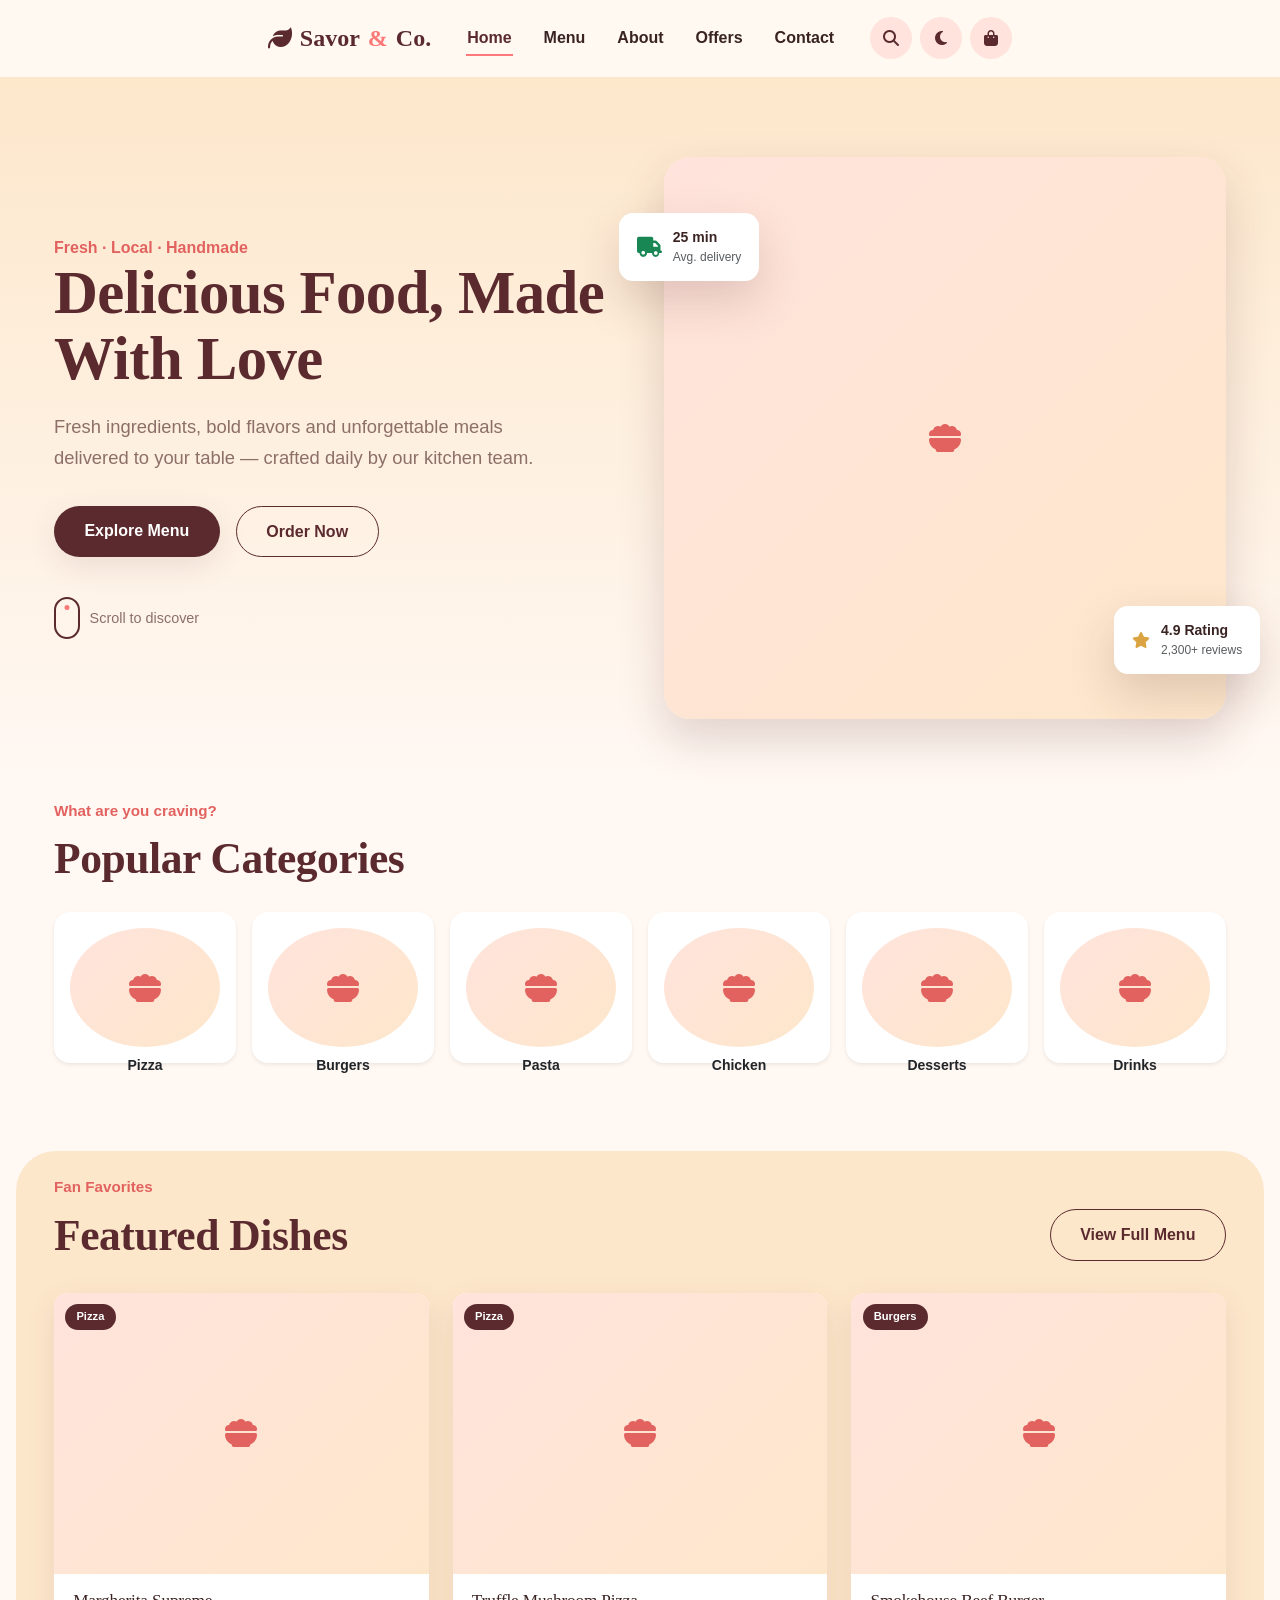
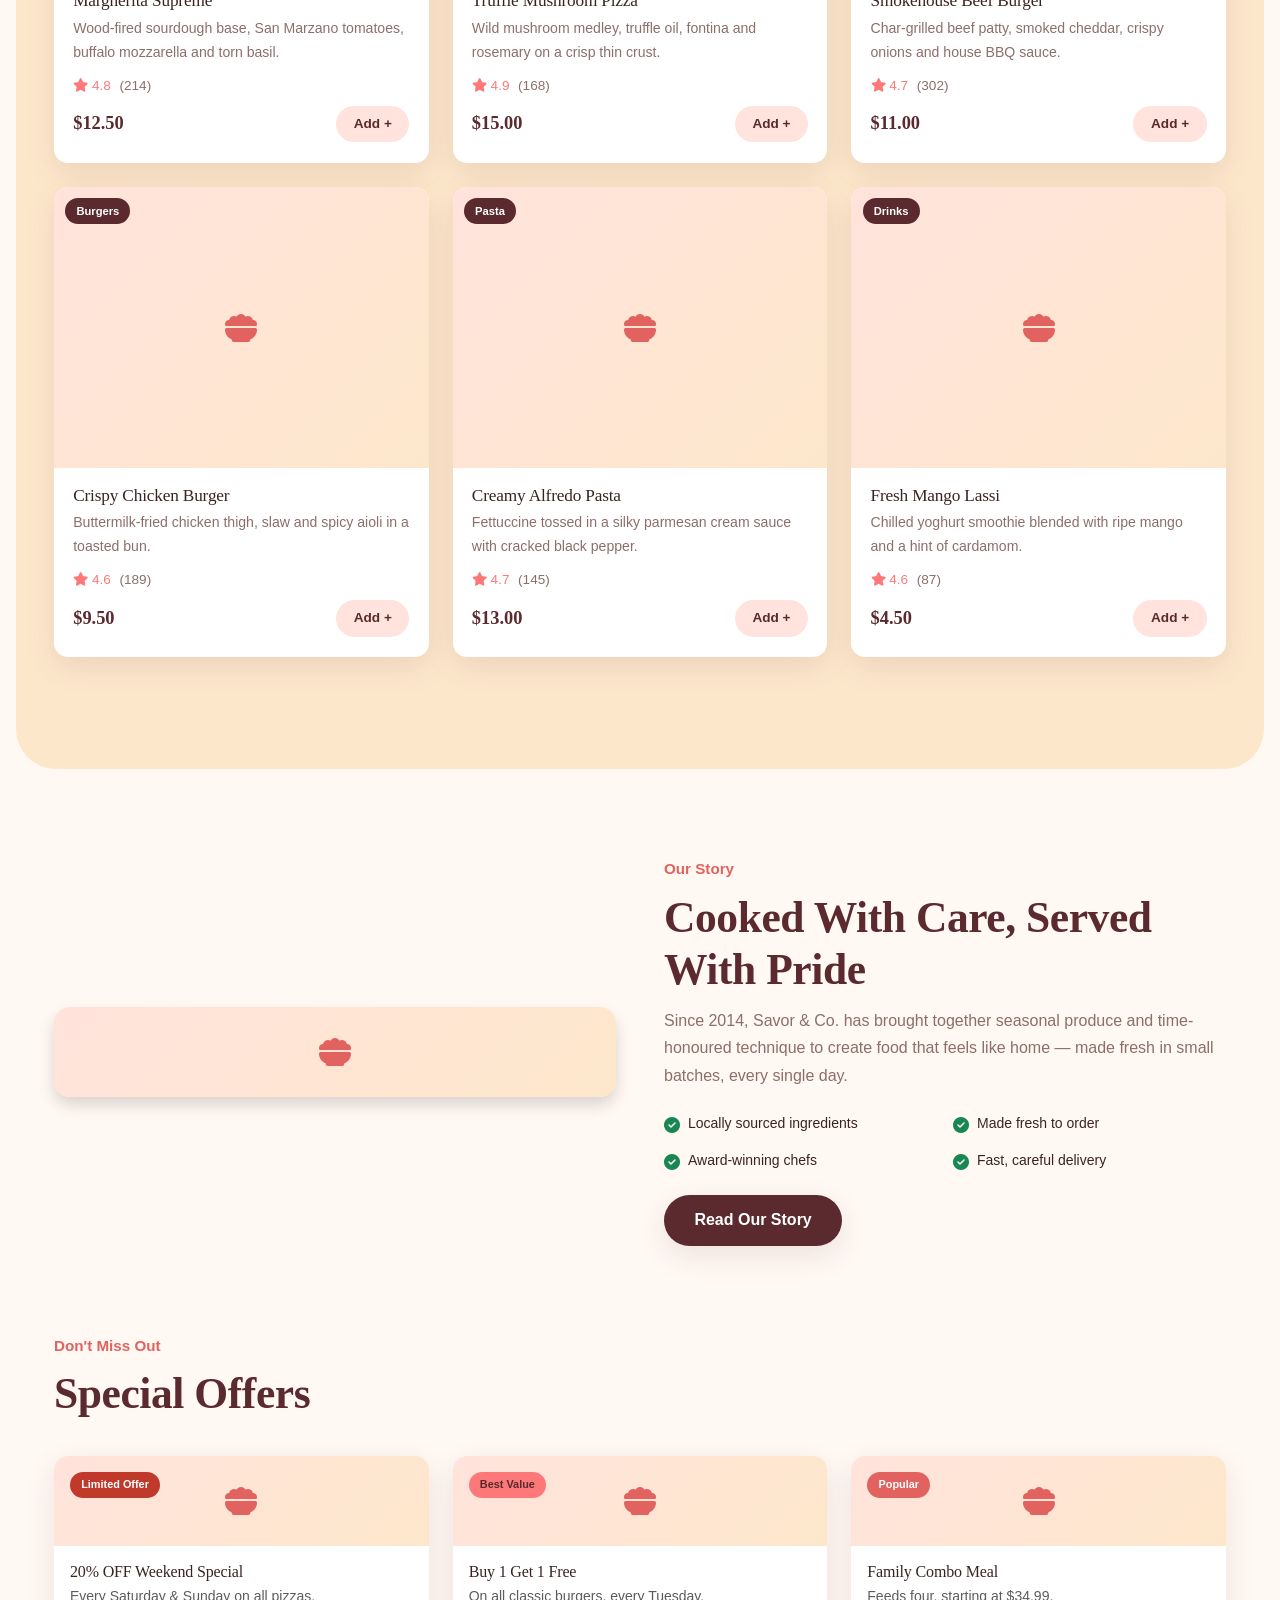
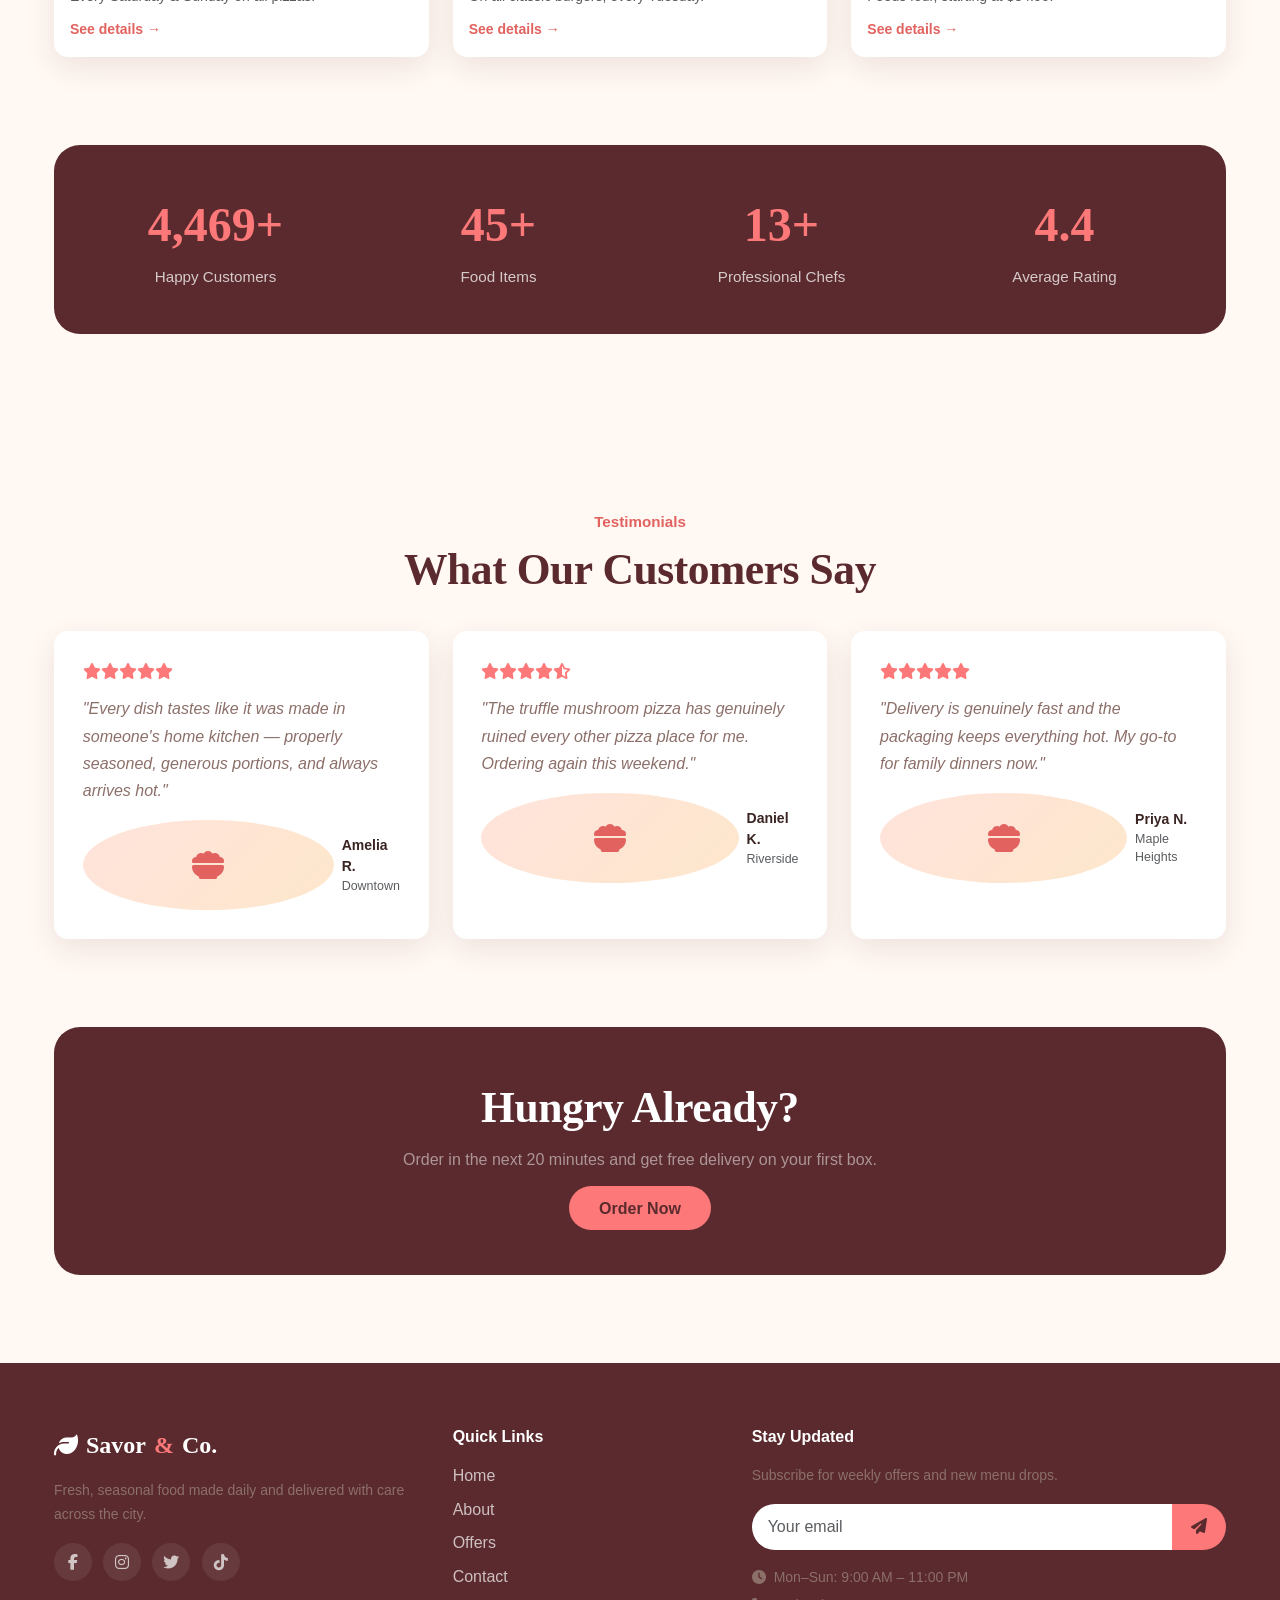
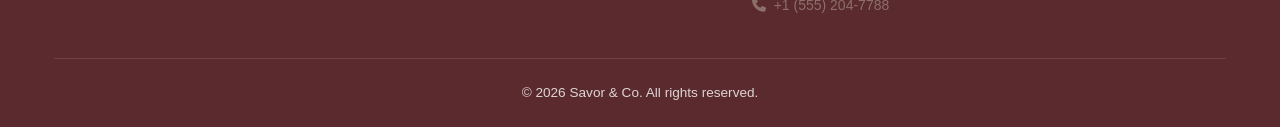
==== commit b9364422: "Add food website" ====
--- a/index.html
+++ b/index.html
@@ -40,7 +40,7 @@
 <!-- Font Awesome -->
 <link rel="stylesheet" href="https://cdnjs.cloudflare.com/ajax/libs/font-awesome/6.5.2/css/all.min.css">
 <!-- Site styles -->
-<link rel="stylesheet" href="style.css">
+<link rel="stylesheet" href="css/style.css">
 </head>
 <body data-page="home">
 
@@ -415,7 +415,9 @@
 
 <!-- Bootstrap JS -->
 <script src="https://cdn.jsdelivr.net/npm/bootstrap@5.3.3/dist/js/bootstrap.bundle.min.js"></script>
-<script src="site.js"></script>
+<script src="js/main.js"></script>
+<script src="js/animations.js"></script>
+<script src="js/cart.js"></script>
 <script>
   // Render only the first 6 items on the homepage "Featured Dishes" strip
   document.addEventListener("DOMContentLoaded", () => {
@@ -447,4 +449,4 @@
   });
 </script>
 </body>
-</html>+</html>
--- a/css/style.css
+++ b/css/style.css
@@ -0,0 +1,967 @@
+/* =========================================================
+   SAVOR & CO. — MAIN STYLESHEET
+   Design system: "Sunset Coral" — peach/coral palette
+   (#FEEAC9 · #FFCDC9 · #FDACAC · #FD7979) paired with a deep
+   burgundy for text/headings/buttons so it stays readable.
+   Fonts: 'Fraunces' (display/headings) + 'Manrope' (body)
+   ========================================================= */
+
+/* -------------------- DESIGN TOKENS -------------------- */
+/* Variable NAMES are kept from the original theme on purpose
+   so every component below (which references var(--deep-green)
+   etc.) repaints automatically without per-component edits. */
+:root {
+  --deep-green: #5A2A2E;
+  --deep-green-2: #74383D;
+  --fresh-green: #E2625F;
+  --fresh-green-light: #FFE3DC;
+  --cream: #FFF8F3;
+  --beige: #FDE7CB;
+  --gold: #FD7979;
+  --gold-dark: #E2625F;
+  --ink: #3A2422;
+  --ink-soft: #8C6F69;
+  --white: #FFFFFF;
+  --danger: #C0392B;
+
+  --font-display: 'Fraunces', Georgia, serif;
+  --font-body: 'Manrope', -apple-system, BlinkMacSystemFont, sans-serif;
+
+  --radius-sm: 8px;
+  --radius-md: 14px;
+  --radius-lg: 26px;
+  --shadow-soft: 0 10px 30px rgba(90, 42, 46, 0.1);
+  --shadow-strong: 0 20px 45px rgba(90, 42, 46, 0.18);
+  --container-max: 1220px;
+
+  color-scheme: light;
+}
+
+/* Smooth crossfade between light/dark palettes */
+body, .site-navbar, .food-card, .form-card, .testimonial-card,
+.contact-info-card, .summary-card, .offer-card, .cart-item-row,
+.category-pill, .modal-content, .accordion-item, .form-control,
+.form-select {
+  transition: background-color 0.35s ease, color 0.35s ease, border-color 0.35s ease;
+}
+
+/* -------------------- RESET / BASE -------------------- */
+* { box-sizing: border-box; }
+html { scroll-behavior: smooth; }
+body {
+  font-family: var(--font-body);
+  color: var(--ink);
+  background: var(--cream);
+  overflow-x: hidden;
+  -webkit-font-smoothing: antialiased;
+}
+h1, h2, h3, h4, .display-font {
+  font-family: var(--font-display);
+  color: var(--deep-green);
+  font-weight: 600;
+  letter-spacing: -0.01em;
+}
+p { color: var(--ink-soft); line-height: 1.7; }
+a { text-decoration: none; color: inherit; }
+img { max-width: 100%; display: block; }
+::selection { background: var(--gold); color: var(--deep-green); }
+
+:focus-visible {
+  outline: 3px solid var(--gold);
+  outline-offset: 2px;
+}
+
+.container-narrow {
+  max-width: var(--container-max);
+  margin: 0 auto;
+  padding: 0 1.5rem;
+}
+
+.section {
+  padding: 5.5rem 0;
+}
+@media (max-width: 767px) {
+  .section { padding: 3.25rem 0; }
+}
+
+.section-label {
+  font-size: 0.95rem;
+  color: var(--fresh-green);
+  font-weight: 700;
+  margin-bottom: 0.6rem;
+  display: inline-block;
+}
+
+.section-heading {
+  font-size: clamp(1.9rem, 3.4vw, 2.9rem);
+  margin-bottom: 0.75rem;
+}
+
+.section-sub {
+  color: var(--ink-soft);
+  max-width: 560px;
+  font-size: 1.05rem;
+}
+
+/* -------------------- BUTTONS -------------------- */
+.btn-brand {
+  background: var(--deep-green);
+  color: var(--white);
+  border: none;
+  padding: 0.85rem 1.9rem;
+  border-radius: 50px;
+  font-weight: 600;
+  transition: transform 0.25s ease, background 0.25s ease, box-shadow 0.25s ease;
+  box-shadow: var(--shadow-soft);
+}
+.btn-brand:hover {
+  background: var(--fresh-green);
+  color: var(--white);
+  transform: translateY(-3px);
+  box-shadow: var(--shadow-strong);
+}
+.btn-gold {
+  background: var(--gold);
+  color: var(--deep-green);
+  border: none;
+  padding: 0.85rem 1.9rem;
+  border-radius: 50px;
+  font-weight: 700;
+  transition: transform 0.25s ease, box-shadow 0.25s ease;
+}
+.btn-gold:hover {
+  background: var(--gold-dark);
+  color: var(--white);
+  transform: translateY(-3px);
+  box-shadow: var(--shadow-strong);
+}
+.btn-outline-brand {
+  background: transparent;
+  color: var(--deep-green);
+  border: 1.5px solid var(--deep-green);
+  padding: 0.8rem 1.85rem;
+  border-radius: 50px;
+  font-weight: 600;
+  transition: all 0.25s ease;
+}
+.btn-outline-brand:hover {
+  background: var(--deep-green);
+  color: var(--white);
+}
+.btn-icon-circle {
+  width: 42px; height: 42px;
+  border-radius: 50%;
+  display: inline-flex;
+  align-items: center;
+  justify-content: center;
+  background: var(--fresh-green-light);
+  color: var(--deep-green);
+  border: none;
+  transition: background 0.2s ease, color 0.2s ease, transform 0.2s ease;
+}
+.btn-icon-circle:hover {
+  background: var(--deep-green);
+  color: var(--white);
+  transform: scale(1.08);
+}
+
+/* =========================================================
+   LOADING SCREEN
+   Brief food-logo animation shown while the page boots
+   ========================================================= */
+#loading-screen {
+  position: fixed;
+  inset: 0;
+  background: var(--deep-green);
+  z-index: 9999;
+  display: flex;
+  align-items: center;
+  justify-content: center;
+  flex-direction: column;
+  transition: opacity 0.5s ease, visibility 0.5s ease;
+}
+#loading-screen.hide {
+  opacity: 0;
+  visibility: hidden;
+}
+.loader-mark {
+  width: 62px; height: 62px;
+  border-radius: 50%;
+  border: 3px solid rgba(255,255,255,0.18);
+  border-top-color: var(--gold);
+  animation: spin 0.9s linear infinite;
+  margin-bottom: 1rem;
+}
+.loader-text {
+  color: var(--white);
+  font-family: var(--font-display);
+  letter-spacing: 0.04em;
+  font-size: 1.1rem;
+}
+@keyframes spin { to { transform: rotate(360deg); } }
+
+/* =========================================================
+   NAVBAR
+   Sticky premium navbar, changes on scroll
+   ========================================================= */
+.site-navbar {
+  position: sticky;
+  top: 0;
+  z-index: 1030;
+  background: rgba(255, 249, 241, 0.92);
+  backdrop-filter: blur(10px);
+  padding: 1.05rem 0;
+  transition: box-shadow 0.3s ease, padding 0.3s ease;
+  border-bottom: 1px solid transparent;
+}
+.site-navbar.scrolled {
+  box-shadow: 0 6px 24px rgba(22,54,42,0.08);
+  padding: 0.6rem 0;
+  border-bottom-color: rgba(22,54,42,0.06);
+}
+.brand-mark {
+  font-family: var(--font-display);
+  font-size: 1.5rem;
+  font-weight: 700;
+  color: var(--deep-green);
+  display: flex;
+  align-items: center;
+  gap: 0.5rem;
+}
+.brand-mark span { color: var(--gold); }
+.nav-link-custom {
+  font-weight: 600;
+  color: var(--ink) !important;
+  margin: 0 0.65rem;
+  position: relative;
+  padding: 0.4rem 0.1rem !important;
+}
+.nav-link-custom::after {
+  content: "";
+  position: absolute;
+  left: 0; bottom: 0;
+  width: 0; height: 2px;
+  background: var(--gold);
+  transition: width 0.25s ease;
+}
+.nav-link-custom:hover::after,
+.nav-link-custom.active::after { width: 100%; }
+.nav-link-custom.active { color: var(--deep-green) !important; }
+
+.cart-badge-wrap { position: relative; }
+.cart-count-badge {
+  position: absolute;
+  top: -6px; right: -8px;
+  background: var(--danger);
+  color: var(--white);
+  font-size: 0.68rem;
+  font-weight: 700;
+  min-width: 18px;
+  height: 18px;
+  border-radius: 50%;
+  display: flex;
+  align-items: center;
+  justify-content: center;
+  padding: 0 3px;
+}
+
+/* =========================================================
+   HERO SECTION
+   ========================================================= */
+.hero {
+  position: relative;
+  padding: 5rem 0 4rem;
+  background: linear-gradient(180deg, var(--beige) 0%, var(--cream) 100%);
+  overflow: hidden;
+}
+.hero-eyebrow {
+  color: var(--fresh-green);
+  font-weight: 700;
+  margin-bottom: 1rem;
+}
+.hero h1 {
+  font-size: clamp(2.4rem, 5vw, 3.8rem);
+  line-height: 1.08;
+  margin-bottom: 1.25rem;
+}
+.hero p.lead-text {
+  font-size: 1.15rem;
+  color: var(--ink-soft);
+  max-width: 480px;
+  margin-bottom: 2rem;
+}
+.hero-img-wrap {
+  position: relative;
+}
+.hero-img-main {
+  border-radius: var(--radius-lg);
+  box-shadow: var(--shadow-strong);
+  width: 100%;
+  object-fit: cover;
+  aspect-ratio: 1/1;
+}
+.floating-card {
+  position: absolute;
+  background: var(--white);
+  border-radius: var(--radius-md);
+  box-shadow: var(--shadow-strong);
+  padding: 0.9rem 1.1rem;
+  display: flex;
+  align-items: center;
+  gap: 0.7rem;
+  animation: float 4s ease-in-out infinite;
+}
+.floating-card.card-1 { top: 10%; left: -8%; }
+.floating-card.card-2 { bottom: 8%; right: -6%; animation-delay: 1.2s; }
+@keyframes float {
+  0%, 100% { transform: translateY(0); }
+  50% { transform: translateY(-12px); }
+}
+.scroll-indicator {
+  display: flex;
+  align-items: center;
+  gap: 0.6rem;
+  margin-top: 2.5rem;
+  color: var(--ink-soft);
+  font-size: 0.9rem;
+}
+.scroll-indicator .dot {
+  width: 26px; height: 42px;
+  border: 2px solid var(--deep-green);
+  border-radius: 20px;
+  position: relative;
+}
+.scroll-indicator .dot::before {
+  content: "";
+  position: absolute;
+  top: 6px; left: 50%;
+  width: 5px; height: 5px;
+  background: var(--gold);
+  border-radius: 50%;
+  transform: translateX(-50%);
+  animation: scrollDot 1.6s infinite;
+}
+@keyframes scrollDot {
+  0% { top: 6px; opacity: 1; }
+  70% { top: 24px; opacity: 0; }
+  100% { top: 24px; opacity: 0; }
+}
+
+/* =========================================================
+   FOOD CARD — used on home, menu, offers
+   ========================================================= */
+.food-card {
+  background: var(--white);
+  border-radius: var(--radius-md);
+  overflow: hidden;
+  box-shadow: var(--shadow-soft);
+  transition: transform 0.3s ease, box-shadow 0.3s ease;
+  height: 100%;
+  display: flex;
+  flex-direction: column;
+}
+.food-card:hover {
+  transform: translateY(-8px);
+  box-shadow: var(--shadow-strong);
+}
+.food-card-img-wrap {
+  position: relative;
+  overflow: hidden;
+  aspect-ratio: 4/3;
+}
+.food-card-img-wrap img {
+  width: 100%; height: 100%;
+  object-fit: cover;
+  transition: transform 0.5s ease;
+}
+.food-card:hover .food-card-img-wrap img { transform: scale(1.08); }
+.food-fav-btn {
+  position: absolute;
+  top: 0.7rem; right: 0.7rem;
+  width: 36px; height: 36px;
+  border-radius: 50%;
+  background: rgba(255,255,255,0.9);
+  border: none;
+  display: flex;
+  align-items: center;
+  justify-content: center;
+  color: var(--ink-soft);
+  transition: color 0.2s ease, transform 0.2s ease;
+}
+.food-fav-btn:hover { transform: scale(1.1); }
+.food-fav-btn.active { color: var(--danger); }
+.food-cat-badge {
+  position: absolute;
+  top: 0.7rem; left: 0.7rem;
+  background: var(--deep-green);
+  color: var(--white);
+  font-size: 0.7rem;
+  font-weight: 700;
+  padding: 0.28rem 0.7rem;
+  border-radius: 20px;
+  text-transform: capitalize;
+}
+.food-card-body { padding: 1.1rem 1.2rem 1.3rem; display: flex; flex-direction: column; flex: 1; }
+.food-card-title { font-size: 1.08rem; margin-bottom: 0.3rem; }
+.food-card-desc { font-size: 0.88rem; color: var(--ink-soft); margin-bottom: 0.7rem; flex: 1; }
+.food-card-rating { color: var(--gold); font-size: 0.85rem; margin-bottom: 0.6rem; }
+.food-card-rating span { color: var(--ink-soft); margin-left: 0.3rem; }
+.food-card-footer { display: flex; align-items: center; justify-content: space-between; margin-top: auto; }
+.food-price { font-family: var(--font-display); font-weight: 700; color: var(--deep-green); font-size: 1.15rem; }
+.btn-add-cart {
+  background: var(--fresh-green-light);
+  color: var(--deep-green);
+  border: none;
+  padding: 0.5rem 1.1rem;
+  border-radius: 50px;
+  font-weight: 700;
+  font-size: 0.85rem;
+  transition: background 0.25s ease, color 0.25s ease, transform 0.2s ease;
+}
+.btn-add-cart:hover { background: var(--deep-green); color: var(--white); transform: translateY(-2px); }
+
+/* -------------------- CATEGORY PILLS -------------------- */
+.category-pill {
+  background: var(--white);
+  border: 1.5px solid var(--beige);
+  color: var(--ink);
+  padding: 0.5rem 1.3rem;
+  border-radius: 50px;
+  font-weight: 600;
+  font-size: 0.92rem;
+  transition: all 0.25s ease;
+  white-space: nowrap;
+}
+.category-pill:hover { border-color: var(--fresh-green); }
+.category-pill.active {
+  background: var(--deep-green);
+  color: var(--white);
+  border-color: var(--deep-green);
+}
+
+/* -------------------- SCROLL REVEAL -------------------- */
+.reveal {
+  opacity: 0;
+  transition: opacity 0.7s ease, transform 0.7s ease;
+}
+.reveal.up { transform: translateY(36px); }
+.reveal.left { transform: translateX(-46px); }
+.reveal.right { transform: translateX(46px); }
+.reveal.zoom { transform: scale(0.92); }
+.reveal.in-view { opacity: 1; transform: none; }
+@media (prefers-reduced-motion: reduce) {
+  .reveal { opacity: 1 !important; transform: none !important; transition: none !important; }
+}
+
+/* =========================================================
+   STATS / COUNTERS
+   ========================================================= */
+.stats-band {
+  background: var(--deep-green);
+  color: var(--white);
+  border-radius: var(--radius-lg);
+  padding: 2.8rem 2rem;
+}
+.stat-item { text-align: center; }
+.stat-number {
+  font-family: var(--font-display);
+  font-size: clamp(2.2rem, 4vw, 3rem);
+  font-weight: 700;
+  color: var(--gold);
+}
+.stat-label { color: rgba(255,255,255,0.75); font-size: 0.95rem; margin-top: 0.3rem; }
+
+/* -------------------- TESTIMONIALS -------------------- */
+.testimonial-card {
+  background: var(--white);
+  border-radius: var(--radius-md);
+  padding: 1.8rem;
+  box-shadow: var(--shadow-soft);
+  height: 100%;
+}
+.testimonial-card .stars { color: var(--gold); margin-bottom: 0.7rem; }
+.testimonial-avatar {
+  width: 48px; height: 48px;
+  border-radius: 50%;
+  object-fit: cover;
+}
+.testimonial-quote { font-style: italic; margin-bottom: 1rem; }
+
+/* -------------------- OFFER CARDS -------------------- */
+.offer-card {
+  background: var(--white);
+  border-radius: var(--radius-md);
+  overflow: hidden;
+  box-shadow: var(--shadow-soft);
+  position: relative;
+  transition: transform 0.3s ease, box-shadow 0.3s ease;
+}
+.offer-card:hover { transform: translateY(-6px); box-shadow: var(--shadow-strong); }
+.offer-badge {
+  position: absolute;
+  top: 1rem; left: 1rem;
+  font-size: 0.68rem;
+  font-weight: 700;
+  padding: 0.3rem 0.7rem;
+  border-radius: 20px;
+  z-index: 2;
+}
+.offer-badge.limited { background: var(--danger); color: var(--white); }
+.offer-badge.best { background: var(--gold); color: var(--deep-green); }
+.offer-badge.popular { background: var(--fresh-green); color: var(--white); }
+.offer-strip {
+  background: var(--deep-green-2);
+  color: var(--white);
+  padding: 1rem 1.3rem;
+  display: flex;
+  align-items: center;
+  justify-content: space-between;
+}
+.promo-code {
+  border: 1.5px dashed var(--gold);
+  background: var(--fresh-green-light);
+  border-radius: var(--radius-sm);
+  padding: 0.5rem 1rem;
+  font-weight: 700;
+  letter-spacing: 0.06em;
+  color: var(--deep-green);
+  display: inline-flex;
+  align-items: center;
+  gap: 0.5rem;
+}
+.countdown-box {
+  display: flex;
+  gap: 0.7rem;
+}
+.countdown-unit {
+  background: var(--deep-green);
+  color: var(--white);
+  border-radius: var(--radius-sm);
+  padding: 0.6rem 0.9rem;
+  text-align: center;
+  min-width: 62px;
+}
+.countdown-unit .num { font-family: var(--font-display); font-size: 1.4rem; font-weight: 700; display:block; }
+.countdown-unit .lbl { font-size: 0.68rem; color: rgba(255,255,255,0.7); text-transform: uppercase; }
+
+/* -------------------- ABOUT / TIMELINE -------------------- */
+.timeline { position: relative; padding-left: 2.4rem; }
+.timeline::before {
+  content: "";
+  position: absolute;
+  left: 8px; top: 6px; bottom: 6px;
+  width: 2px;
+  background: var(--beige);
+}
+.timeline-item { position: relative; padding-bottom: 2.4rem; }
+.timeline-item:last-child { padding-bottom: 0; }
+.timeline-item::before {
+  content: "";
+  position: absolute;
+  left: -2.4rem; top: 3px;
+  width: 18px; height: 18px;
+  border-radius: 50%;
+  background: var(--gold);
+  border: 3px solid var(--cream);
+  box-shadow: 0 0 0 2px var(--fresh-green);
+}
+.timeline-year { color: var(--fresh-green); font-weight: 700; font-size: 0.9rem; }
+
+.chef-card { text-align: center; }
+.chef-photo {
+  width: 100%;
+  aspect-ratio: 1/1;
+  border-radius: var(--radius-md);
+  object-fit: cover;
+  margin-bottom: 1rem;
+  box-shadow: var(--shadow-soft);
+}
+.why-us-icon {
+  width: 52px; height: 52px;
+  border-radius: 50%;
+  background: var(--fresh-green-light);
+  color: var(--deep-green);
+  display: flex;
+  align-items: center;
+  justify-content: center;
+  font-size: 1.3rem;
+  margin-bottom: 1rem;
+}
+
+/* -------------------- CONTACT -------------------- */
+.contact-info-card {
+  background: var(--white);
+  border-radius: var(--radius-md);
+  padding: 1.6rem;
+  box-shadow: var(--shadow-soft);
+  display: flex;
+  gap: 1rem;
+  align-items: flex-start;
+  height: 100%;
+}
+.contact-icon {
+  width: 46px; height: 46px;
+  border-radius: 50%;
+  background: var(--deep-green);
+  color: var(--white);
+  display: flex;
+  align-items: center;
+  justify-content: center;
+  flex-shrink: 0;
+}
+.map-placeholder {
+  border-radius: var(--radius-lg);
+  overflow: hidden;
+  height: 340px;
+  position: relative;
+  background: var(--beige);
+}
+.map-pin {
+  position: absolute;
+  top: 50%; left: 50%;
+  transform: translate(-50%, -100%);
+  color: var(--danger);
+  font-size: 2.2rem;
+  animation: pinBounce 1.8s ease-in-out infinite;
+}
+@keyframes pinBounce { 0%,100%{transform:translate(-50%,-100%);} 50%{transform:translate(-50%,-115%);} }
+
+.accordion-button:not(.collapsed) {
+  background: var(--fresh-green-light);
+  color: var(--deep-green);
+  box-shadow: none;
+}
+.accordion-button:focus { box-shadow: none; border-color: var(--fresh-green); }
+
+/* -------------------- FORMS -------------------- */
+.form-card {
+  background: var(--white);
+  border-radius: var(--radius-lg);
+  box-shadow: var(--shadow-soft);
+  padding: 2.4rem;
+}
+.form-control, .form-select {
+  border-radius: var(--radius-sm);
+  border: 1.5px solid var(--beige);
+  padding: 0.7rem 1rem;
+}
+.form-control:focus, .form-select:focus {
+  border-color: var(--fresh-green);
+  box-shadow: 0 0 0 0.2rem rgba(76,154,106,0.15);
+}
+.form-label { font-weight: 600; font-size: 0.92rem; }
+.social-login-btn {
+  border: 1.5px solid var(--beige);
+  border-radius: var(--radius-sm);
+  padding: 0.65rem;
+  background: var(--white);
+  font-weight: 600;
+  transition: border-color 0.2s ease, background 0.2s ease;
+}
+.social-login-btn:hover { border-color: var(--fresh-green); background: var(--fresh-green-light); }
+.auth-side-panel {
+  background: var(--deep-green);
+  border-radius: var(--radius-lg);
+  color: var(--white);
+  padding: 2.6rem;
+  height: 100%;
+  display: flex;
+  flex-direction: column;
+  justify-content: center;
+  position: relative;
+  overflow: hidden;
+}
+
+/* -------------------- CART / CHECKOUT -------------------- */
+.cart-item-row {
+  background: var(--white);
+  border-radius: var(--radius-md);
+  padding: 1.1rem;
+  box-shadow: var(--shadow-soft);
+  display: flex;
+  align-items: center;
+  gap: 1rem;
+  margin-bottom: 1rem;
+}
+.cart-item-img {
+  width: 84px; height: 84px;
+  border-radius: var(--radius-sm);
+  object-fit: cover;
+  flex-shrink: 0;
+}
+.qty-control {
+  display: inline-flex;
+  align-items: center;
+  border: 1.5px solid var(--beige);
+  border-radius: 50px;
+  overflow: hidden;
+}
+.qty-control button {
+  width: 32px; height: 32px;
+  border: none;
+  background: var(--fresh-green-light);
+  color: var(--deep-green);
+  font-weight: 700;
+}
+.qty-control span { width: 32px; text-align: center; font-weight: 700; }
+.remove-item-btn { color: var(--danger); background: none; border: none; font-size: 1.1rem; }
+
+.summary-card {
+  background: var(--white);
+  border-radius: var(--radius-md);
+  padding: 1.6rem;
+  box-shadow: var(--shadow-soft);
+  position: sticky;
+  top: 100px;
+}
+.summary-row { display: flex; justify-content: space-between; margin-bottom: 0.7rem; color: var(--ink-soft); }
+.summary-row.total { font-weight: 700; color: var(--deep-green); font-size: 1.15rem; border-top: 1px solid var(--beige); padding-top: 0.8rem; margin-top: 0.4rem; }
+
+.payment-option {
+  border: 1.5px solid var(--beige);
+  border-radius: var(--radius-sm);
+  padding: 1rem;
+  display: flex;
+  align-items: center;
+  gap: 0.8rem;
+  cursor: pointer;
+  transition: border-color 0.2s ease, background 0.2s ease;
+}
+.payment-option:hover { border-color: var(--fresh-green); }
+.payment-option.selected { border-color: var(--fresh-green); background: var(--fresh-green-light); }
+
+.confirm-check {
+  width: 90px; height: 90px;
+  border-radius: 50%;
+  background: var(--fresh-green-light);
+  color: var(--fresh-green);
+  display: flex;
+  align-items: center;
+  justify-content: center;
+  font-size: 2.6rem;
+  margin: 0 auto 1.4rem;
+  animation: popIn 0.5s ease;
+}
+@keyframes popIn { 0% { transform: scale(0); } 80% { transform: scale(1.1); } 100% { transform: scale(1); } }
+
+/* -------------------- FOOTER -------------------- */
+.site-footer {
+  background: var(--deep-green);
+  color: rgba(255,255,255,0.8);
+  padding: 4rem 0 1.5rem;
+}
+.site-footer h6 { color: var(--white); font-weight: 700; margin-bottom: 1.1rem; }
+.site-footer a { color: rgba(255,255,255,0.7); transition: color 0.2s ease; }
+.site-footer a:hover { color: var(--gold); }
+.footer-links li { margin-bottom: 0.6rem; }
+.social-icon-row { display: flex; gap: 0.7rem; margin-top: 1rem; }
+.social-icon-row a {
+  width: 38px; height: 38px;
+  border-radius: 50%;
+  background: rgba(255,255,255,0.08);
+  display: flex; align-items: center; justify-content: center;
+}
+.social-icon-row a:hover { background: var(--gold); color: var(--deep-green); }
+.newsletter-form input {
+  border-radius: 50px 0 0 50px !important;
+  border: none;
+  padding: 0.7rem 1rem;
+}
+.newsletter-form button {
+  border-radius: 0 50px 50px 0 !important;
+  background: var(--gold);
+  color: var(--deep-green);
+  border: none;
+  font-weight: 700;
+  padding: 0 1.2rem;
+}
+.footer-bottom {
+  border-top: 1px solid rgba(255,255,255,0.1);
+  margin-top: 2.5rem;
+  padding-top: 1.5rem;
+  font-size: 0.85rem;
+}
+
+/* -------------------- MODAL (food details) -------------------- */
+.food-modal-img { border-radius: var(--radius-md); width: 100%; aspect-ratio: 1/1; object-fit: cover; }
+.ingredient-tag {
+  background: var(--fresh-green-light);
+  color: var(--deep-green);
+  font-size: 0.78rem;
+  padding: 0.25rem 0.7rem;
+  border-radius: 20px;
+  margin: 0 0.3rem 0.3rem 0;
+  display: inline-block;
+}
+
+/* -------------------- EMPTY STATE -------------------- */
+.empty-state { text-align: center; padding: 3.5rem 1rem; }
+.empty-state i { font-size: 3rem; color: var(--fresh-green); margin-bottom: 1rem; }
+
+/* -------------------- MISC -------------------- */
+.badge-brand { background: var(--fresh-green-light); color: var(--deep-green); font-weight: 700; }
+.divider-dot { width: 5px; height: 5px; border-radius: 50%; background: var(--gold); display: inline-block; margin: 0 0.5rem; }
+.cta-band {
+  background: var(--deep-green);
+  border-radius: var(--radius-lg);
+  padding: 3.4rem 2rem;
+  text-align: center;
+  color: var(--white);
+  position: relative;
+  overflow: hidden;
+}
+.toast-custom { border-radius: var(--radius-sm); }
+
+@media (max-width: 991px) {
+  .floating-card { display: none; }
+}
+
+/* =========================================================
+   CUSTOM SCROLLBAR
+   Styled to match the brand palette instead of the browser
+   default — works in Chromium/Safari (::-webkit-*) and
+   Firefox (scrollbar-width / scrollbar-color).
+   ========================================================= */
+* {
+  scrollbar-width: thin;
+  scrollbar-color: var(--fresh-green) var(--beige);
+}
+::-webkit-scrollbar {
+  width: 11px;
+  height: 11px;
+}
+::-webkit-scrollbar-track {
+  background: var(--beige);
+}
+::-webkit-scrollbar-thumb {
+  background: var(--fresh-green);
+  border-radius: 20px;
+  border: 2px solid var(--beige);
+}
+::-webkit-scrollbar-thumb:hover {
+  background: var(--gold);
+}
+::-webkit-scrollbar-corner {
+  background: var(--beige);
+}
+
+/* =========================================================
+   DARK MODE
+   Toggled by adding data-theme="dark" to <html>. Preference
+   is read/written to localStorage by js/main.js. Most colors
+   repaint automatically because components use the CSS
+   variables above — this block only overrides variables and
+   patches the handful of hard-coded / Bootstrap-default spots.
+   ========================================================= */
+[data-theme="dark"] {
+  --deep-green: #F5B4AF;
+  --deep-green-2: #F8C5C1;
+  --fresh-green: #FD7979;
+  --fresh-green-light: #3A2422;
+  --cream: #1B1210;
+  --beige: #241715;
+  --gold: #FD7979;
+  --gold-dark: #E2625F;
+  --ink: #FBEDE9;
+  --ink-soft: #C9AFA9;
+  --white: #2A1C1A;
+  --danger: #FF6B57;
+  --shadow-soft: 0 10px 30px rgba(0, 0, 0, 0.4);
+  --shadow-strong: 0 20px 45px rgba(0, 0, 0, 0.55);
+  color-scheme: dark;
+}
+
+[data-theme="dark"] body { background: var(--cream); }
+
+[data-theme="dark"] .site-navbar {
+  background: rgba(21, 19, 15, 0.9);
+  border-bottom-color: rgba(255, 255, 255, 0.06);
+}
+[data-theme="dark"] .site-navbar.scrolled {
+  box-shadow: 0 6px 24px rgba(0, 0, 0, 0.5);
+}
+[data-theme="dark"] .nav-link-custom { color: var(--ink) !important; }
+
+[data-theme="dark"] #loading-screen { background: var(--white); }
+
+[data-theme="dark"] .form-control,
+[data-theme="dark"] .form-select {
+  background: var(--white);
+  border-color: #3C362B;
+  color: var(--ink);
+}
+[data-theme="dark"] .form-control::placeholder { color: var(--ink-soft); }
+[data-theme="dark"] .form-control:focus,
+[data-theme="dark"] .form-select:focus {
+  background: var(--white);
+  color: var(--ink);
+  border-color: var(--fresh-green);
+}
+
+[data-theme="dark"] .modal-content { background: var(--white); color: var(--ink); }
+[data-theme="dark"] .btn-close { filter: invert(1) grayscale(1); }
+
+[data-theme="dark"] .accordion-item {
+  background: var(--white);
+  border-color: #3C362B;
+  color: var(--ink);
+}
+[data-theme="dark"] .accordion-button {
+  background: var(--white);
+  color: var(--ink);
+}
+[data-theme="dark"] .accordion-button::after { filter: invert(1); }
+[data-theme="dark"] .accordion-button:not(.collapsed) {
+  background: var(--fresh-green-light);
+  color: var(--ink);
+}
+[data-theme="dark"] .accordion-body { background: var(--white); color: var(--ink-soft); }
+
+[data-theme="dark"] .category-pill {
+  background: var(--white);
+  border-color: #3C362B;
+  color: var(--ink);
+}
+[data-theme="dark"] .btn-outline-brand {
+  border-color: var(--ink);
+  color: var(--ink);
+}
+[data-theme="dark"] .btn-outline-brand:hover {
+  background: var(--ink);
+  color: var(--cream);
+}
+
+[data-theme="dark"] .social-login-btn {
+  background: var(--white);
+  border-color: #3C362B;
+  color: var(--ink);
+}
+[data-theme="dark"] .payment-option { border-color: #3C362B; }
+[data-theme="dark"] .promo-code { background: var(--fresh-green-light); }
+[data-theme="dark"] .map-placeholder { background: var(--beige); }
+
+[data-theme="dark"] ::-webkit-scrollbar-track { background: var(--cream); }
+[data-theme="dark"] ::-webkit-scrollbar-thumb { border-color: var(--cream); }
+[data-theme="dark"] * { scrollbar-color: var(--fresh-green) var(--cream); }
+
+/* -------------------- THEME TOGGLE BUTTON -------------------- */
+.theme-toggle-btn i { transition: transform 0.45s ease; }
+[data-theme="dark"] .theme-toggle-btn .fa-sun { display: inline-block; }
+[data-theme="dark"] .theme-toggle-btn .fa-moon { display: none; }
+.theme-toggle-btn .fa-sun { display: none; }
+.theme-toggle-btn .fa-moon { display: inline-block; }
+
+/* -------------------- BROKEN IMAGE FALLBACK -------------------- */
+/* Applied by js/main.js when a food/hero image fails to load,
+   so the layout never shows a blank white gap. */
+.img-fallback {
+  display: flex !important;
+  align-items: center;
+  justify-content: center;
+  width: 100%;
+  height: 100%;
+  min-height: 90px;
+  background: linear-gradient(135deg, var(--fresh-green-light), var(--beige));
+  color: var(--fresh-green);
+  font-size: 2rem;
+}
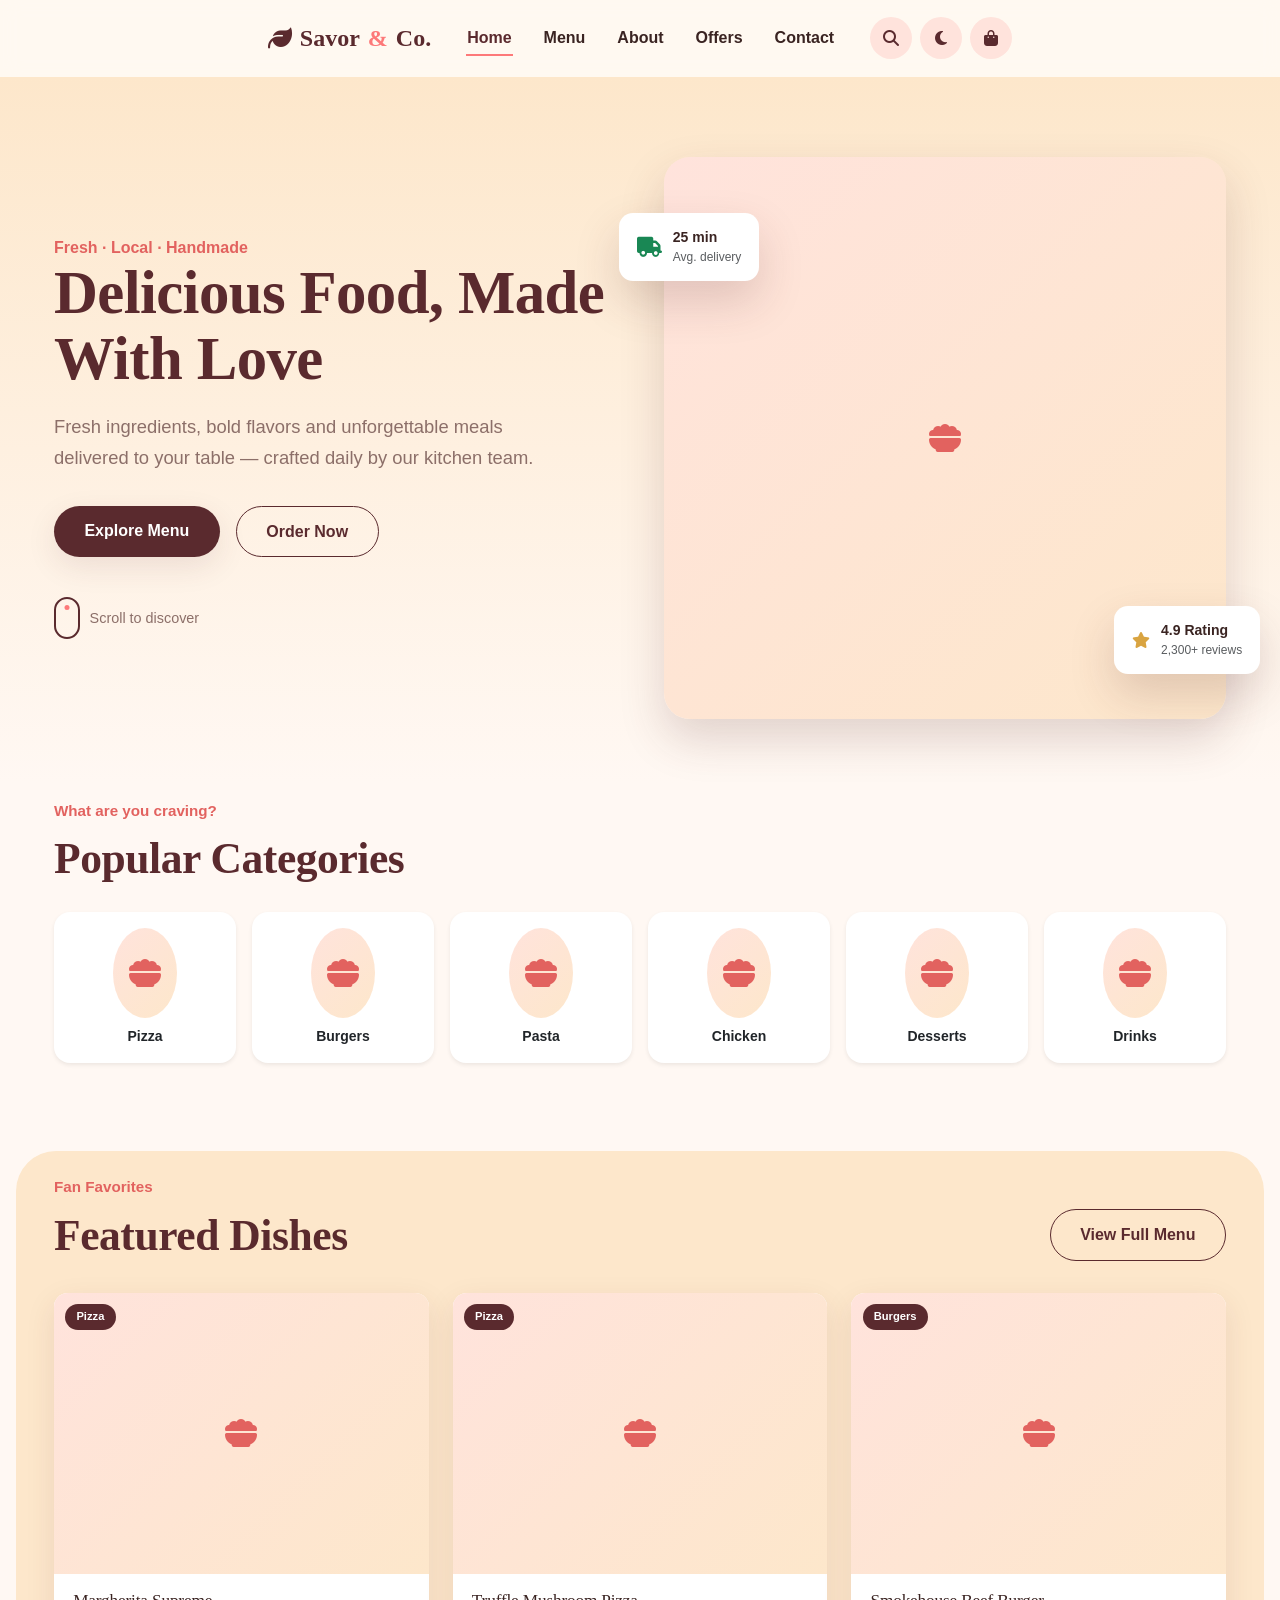
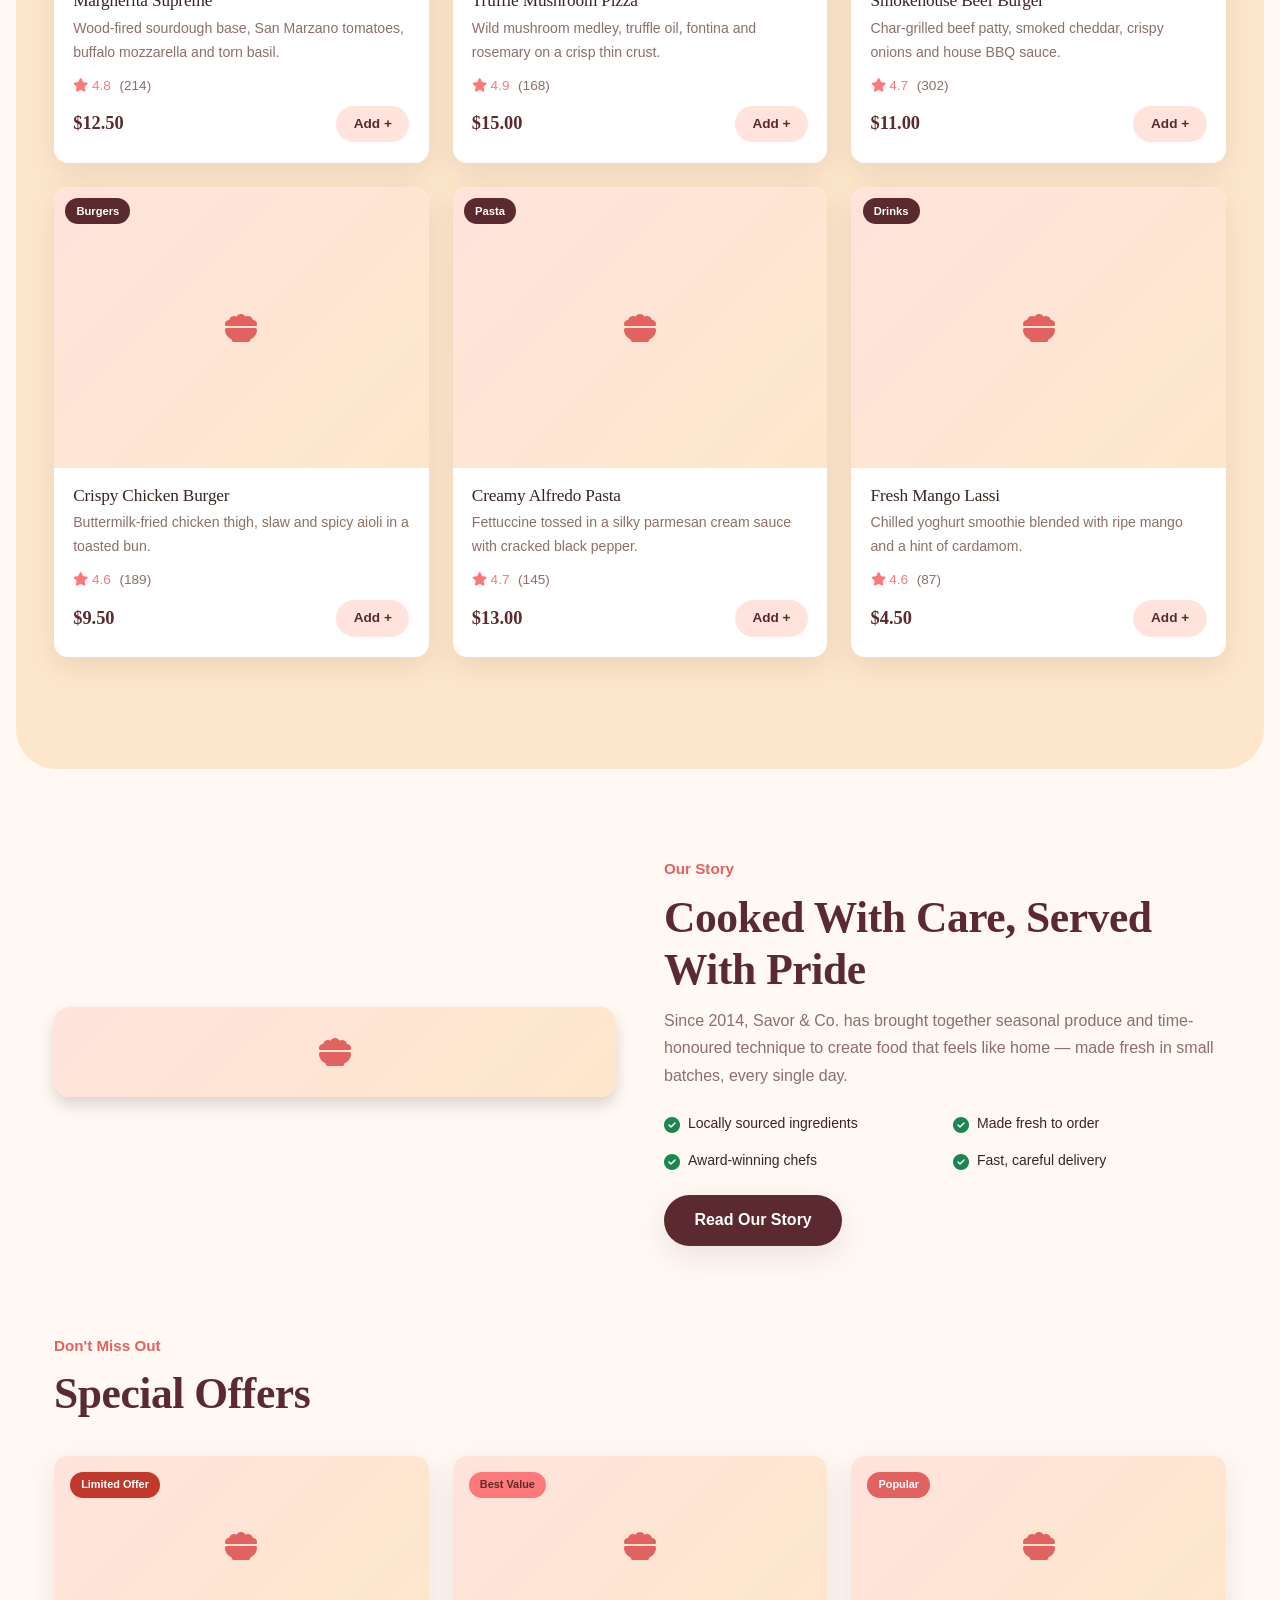
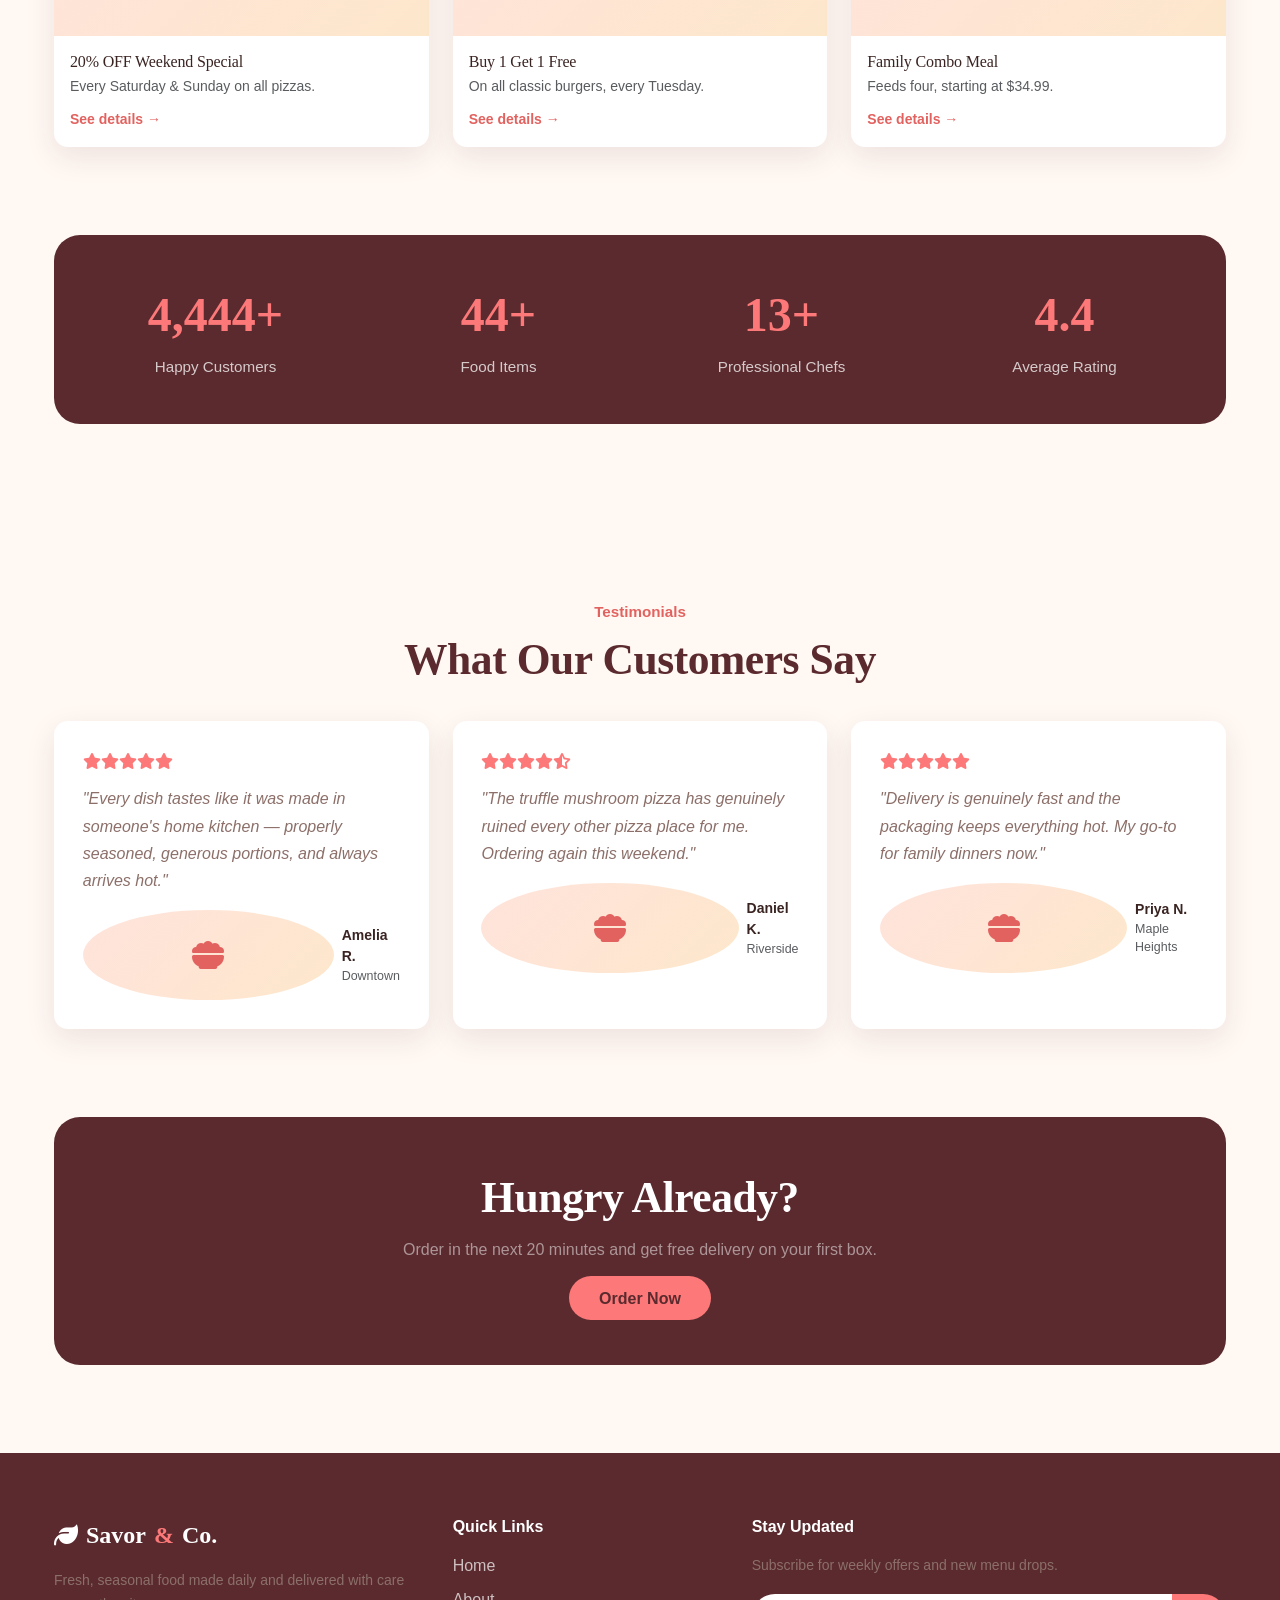
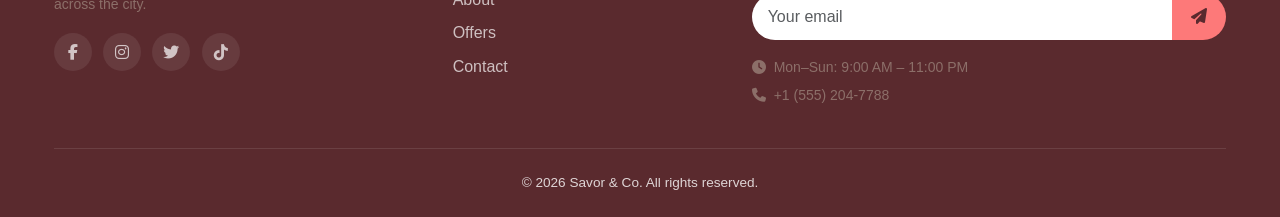
==== commit f3918281: "Update food website" ====
--- a/index.html
+++ b/index.html
@@ -19,6 +19,10 @@
     img.dataset.fallbackApplied = "true";
     var ph = document.createElement("div");
     ph.className = (img.className || "") + " img-fallback";
+    // Preserve the original <img>'s inline size (e.g. small circular
+    // thumbnails) so the placeholder doesn't balloon to fill its
+    // parent card -- only className is inherited by default.
+    if (img.getAttribute("style")) ph.setAttribute("style", img.getAttribute("style"));
     ph.setAttribute("role", "img");
     ph.setAttribute("aria-label", img.alt || "Image unavailable");
     ph.innerHTML = '<i class="fa-solid fa-bowl-food"></i>';
@@ -40,7 +44,7 @@
 <!-- Font Awesome -->
 <link rel="stylesheet" href="https://cdnjs.cloudflare.com/ajax/libs/font-awesome/6.5.2/css/all.min.css">
 <!-- Site styles -->
-<link rel="stylesheet" href="css/style.css">
+<link rel="stylesheet" href="style.css">
 </head>
 <body data-page="home">
 
@@ -169,7 +173,7 @@
       </div>
       <div class="col-6 col-md-4 col-lg-2 reveal up">
         <a href="menu.html" class="d-block text-center p-3 rounded-4 bg-white shadow-sm h-100 text-decoration-none">
-          <img src="https://images.unsplash.com/photo-1622597489934-88ce15b8c2f3?q=80&w=300&auto=format&fit=crop" class="rounded-circle mb-2 mx-auto" style="width:64px;height:64px;object-fit:cover;" alt="Drinks category">
+          <img src="https://images.unsplash.com/photo-1623065422902-30a2d299bbe4?q=80&w=300&auto=format&fit=crop" class="rounded-circle mb-2 mx-auto" style="width:64px;height:64px;object-fit:cover;" alt="Drinks category">
           <div class="fw-semibold small text-dark">Drinks</div>
         </a>
       </div>
@@ -383,10 +387,10 @@
         <a href="index.html" class="brand-mark text-white mb-3 d-inline-flex"><i class="fa-solid fa-leaf"></i> Savor<span>&</span>Co.</a>
         <p class="small">Fresh, seasonal food made daily and delivered with care across the city.</p>
         <div class="social-icon-row">
-          <a href="#" aria-label="Facebook"><i class="fa-brands fa-facebook-f"></i></a>
-          <a href="#" aria-label="Instagram"><i class="fa-brands fa-instagram"></i></a>
-          <a href="#" aria-label="Twitter"><i class="fa-brands fa-twitter"></i></a>
-          <a href="#" aria-label="TikTok"><i class="fa-brands fa-tiktok"></i></a>
+          <a href="https://www.facebook.com/savorandco" target="_blank" rel="noopener" aria-label="Facebook"><i class="fa-brands fa-facebook-f"></i></a>
+          <a href="https://www.instagram.com/savorandco" target="_blank" rel="noopener" aria-label="Instagram"><i class="fa-brands fa-instagram"></i></a>
+          <a href="https://twitter.com/savorandco" target="_blank" rel="noopener" aria-label="Twitter"><i class="fa-brands fa-twitter"></i></a>
+          <a href="https://www.tiktok.com/@savorandco" target="_blank" rel="noopener" aria-label="TikTok"><i class="fa-brands fa-tiktok"></i></a>
         </div>
       </div>
       <div class="col-6 col-lg-3">
@@ -415,9 +419,7 @@
 
 <!-- Bootstrap JS -->
 <script src="https://cdn.jsdelivr.net/npm/bootstrap@5.3.3/dist/js/bootstrap.bundle.min.js"></script>
-<script src="js/main.js"></script>
-<script src="js/animations.js"></script>
-<script src="js/cart.js"></script>
+<script src="site.js"></script>
 <script>
   // Render only the first 6 items on the homepage "Featured Dishes" strip
   document.addEventListener("DOMContentLoaded", () => {
--- a/style.css
+++ b/style.css
@@ -0,0 +1,987 @@
+/* =========================================================
+   SAVOR & CO. — MAIN STYLESHEET
+   Design system: "Sunset Coral" — peach/coral palette
+   (#FEEAC9 · #FFCDC9 · #FDACAC · #FD7979) paired with a deep
+   burgundy for text/headings/buttons so it stays readable.
+   Fonts: 'Fraunces' (display/headings) + 'Manrope' (body)
+   ========================================================= */
+
+/* -------------------- DESIGN TOKENS -------------------- */
+/* Variable NAMES are kept from the original theme on purpose
+   so every component below (which references var(--deep-green)
+   etc.) repaints automatically without per-component edits. */
+:root {
+  --deep-green: #5A2A2E;
+  --deep-green-2: #74383D;
+  --fresh-green: #E2625F;
+  --fresh-green-light: #FFE3DC;
+  --cream: #FFF8F3;
+  --beige: #FDE7CB;
+  --gold: #FD7979;
+  --gold-dark: #E2625F;
+  --ink: #3A2422;
+  --ink-soft: #8C6F69;
+  --white: #FFFFFF;
+  --danger: #C0392B;
+  /* Fixed dark panel color for the footer / CTA band / loading screen.
+     These sections always use light (white) text on top, so their
+     background must stay dark in BOTH light and dark mode -- it must
+     NOT flip with --deep-green (which intentionally goes light in
+     dark mode for headings on the page's dark background). */
+  --panel-dark: #5A2A2E;
+  --panel-dark-2: #74383D;
+
+  --font-display: 'Fraunces', Georgia, serif;
+  --font-body: 'Manrope', -apple-system, BlinkMacSystemFont, sans-serif;
+
+  --radius-sm: 8px;
+  --radius-md: 14px;
+  --radius-lg: 26px;
+  --shadow-soft: 0 10px 30px rgba(90, 42, 46, 0.1);
+  --shadow-strong: 0 20px 45px rgba(90, 42, 46, 0.18);
+  --container-max: 1220px;
+
+  color-scheme: light;
+}
+
+/* Smooth crossfade between light/dark palettes */
+body, .site-navbar, .food-card, .form-card, .testimonial-card,
+.contact-info-card, .summary-card, .offer-card, .cart-item-row,
+.category-pill, .modal-content, .accordion-item, .form-control,
+.form-select {
+  transition: background-color 0.35s ease, color 0.35s ease, border-color 0.35s ease;
+}
+
+/* -------------------- RESET / BASE -------------------- */
+* { box-sizing: border-box; }
+html { scroll-behavior: smooth; overflow-x: hidden; }
+body {
+  font-family: var(--font-body);
+  color: var(--ink);
+  background: var(--cream);
+  overflow-x: hidden;
+  max-width: 100%;
+  -webkit-font-smoothing: antialiased;
+}
+h1, h2, h3, h4, .display-font {
+  font-family: var(--font-display);
+  color: var(--deep-green);
+  font-weight: 600;
+  letter-spacing: -0.01em;
+}
+p { color: var(--ink-soft); line-height: 1.7; }
+a { text-decoration: none; color: inherit; }
+img { max-width: 100%; display: block; }
+::selection { background: var(--gold); color: var(--deep-green); }
+
+:focus-visible {
+  outline: 3px solid var(--gold);
+  outline-offset: 2px;
+}
+
+.container-narrow {
+  max-width: var(--container-max);
+  margin: 0 auto;
+  padding: 0 1.5rem;
+}
+
+.section {
+  padding: 5.5rem 0;
+}
+@media (max-width: 767px) {
+  .section { padding: 3.25rem 0; }
+}
+
+.section-label {
+  font-size: 0.95rem;
+  color: var(--fresh-green);
+  font-weight: 700;
+  margin-bottom: 0.6rem;
+  display: inline-block;
+}
+
+.section-heading {
+  font-size: clamp(1.9rem, 3.4vw, 2.9rem);
+  margin-bottom: 0.75rem;
+}
+
+.section-sub {
+  color: var(--ink-soft);
+  max-width: 560px;
+  font-size: 1.05rem;
+}
+
+/* -------------------- BUTTONS -------------------- */
+.btn-brand {
+  background: var(--deep-green);
+  color: var(--white);
+  border: none;
+  padding: 0.85rem 1.9rem;
+  border-radius: 50px;
+  font-weight: 600;
+  transition: transform 0.25s ease, background 0.25s ease, box-shadow 0.25s ease;
+  box-shadow: var(--shadow-soft);
+}
+.btn-brand:hover {
+  background: var(--fresh-green);
+  color: var(--white);
+  transform: translateY(-3px);
+  box-shadow: var(--shadow-strong);
+}
+.btn-gold {
+  background: var(--gold);
+  color: var(--deep-green);
+  border: none;
+  padding: 0.85rem 1.9rem;
+  border-radius: 50px;
+  font-weight: 700;
+  transition: transform 0.25s ease, box-shadow 0.25s ease;
+}
+.btn-gold:hover {
+  background: var(--gold-dark);
+  color: var(--white);
+  transform: translateY(-3px);
+  box-shadow: var(--shadow-strong);
+}
+.btn-outline-brand {
+  background: transparent;
+  color: var(--deep-green);
+  border: 1.5px solid var(--deep-green);
+  padding: 0.8rem 1.85rem;
+  border-radius: 50px;
+  font-weight: 600;
+  transition: all 0.25s ease;
+}
+.btn-outline-brand:hover {
+  background: var(--deep-green);
+  color: var(--white);
+}
+.btn-icon-circle {
+  width: 42px; height: 42px;
+  border-radius: 50%;
+  display: inline-flex;
+  align-items: center;
+  justify-content: center;
+  background: var(--fresh-green-light);
+  color: var(--deep-green);
+  border: none;
+  transition: background 0.2s ease, color 0.2s ease, transform 0.2s ease;
+}
+.btn-icon-circle:hover {
+  background: var(--deep-green);
+  color: var(--white);
+  transform: scale(1.08);
+}
+
+/* =========================================================
+   LOADING SCREEN
+   Brief food-logo animation shown while the page boots
+   ========================================================= */
+#loading-screen {
+  position: fixed;
+  inset: 0;
+  background: var(--panel-dark);
+  z-index: 9999;
+  display: flex;
+  align-items: center;
+  justify-content: center;
+  flex-direction: column;
+  transition: opacity 0.5s ease, visibility 0.5s ease;
+}
+#loading-screen.hide {
+  opacity: 0;
+  visibility: hidden;
+}
+.loader-mark {
+  width: 62px; height: 62px;
+  border-radius: 50%;
+  border: 3px solid rgba(255,255,255,0.18);
+  border-top-color: var(--gold);
+  animation: spin 0.9s linear infinite;
+  margin-bottom: 1rem;
+}
+.loader-text {
+  color: #FFFFFF;
+  font-family: var(--font-display);
+  letter-spacing: 0.04em;
+  font-size: 1.1rem;
+}
+@keyframes spin { to { transform: rotate(360deg); } }
+
+/* =========================================================
+   NAVBAR
+   Sticky premium navbar, changes on scroll
+   ========================================================= */
+.site-navbar {
+  position: sticky;
+  top: 0;
+  z-index: 1030;
+  background: rgba(255, 249, 241, 0.92);
+  backdrop-filter: blur(10px);
+  padding: 1.05rem 0;
+  transition: box-shadow 0.3s ease, padding 0.3s ease;
+  border-bottom: 1px solid transparent;
+}
+.site-navbar.scrolled {
+  box-shadow: 0 6px 24px rgba(22,54,42,0.08);
+  padding: 0.6rem 0;
+  border-bottom-color: rgba(22,54,42,0.06);
+}
+.brand-mark {
+  font-family: var(--font-display);
+  font-size: 1.5rem;
+  font-weight: 700;
+  color: var(--deep-green);
+  display: flex;
+  align-items: center;
+  gap: 0.5rem;
+}
+.brand-mark span { color: var(--gold); }
+.nav-link-custom {
+  font-weight: 600;
+  color: var(--ink) !important;
+  margin: 0 0.65rem;
+  position: relative;
+  padding: 0.4rem 0.1rem !important;
+}
+.nav-link-custom::after {
+  content: "";
+  position: absolute;
+  left: 0; bottom: 0;
+  width: 0; height: 2px;
+  background: var(--gold);
+  transition: width 0.25s ease;
+}
+.nav-link-custom:hover::after,
+.nav-link-custom.active::after { width: 100%; }
+.nav-link-custom.active { color: var(--deep-green) !important; }
+
+.cart-badge-wrap { position: relative; }
+.cart-count-badge {
+  position: absolute;
+  top: -6px; right: -8px;
+  background: var(--danger);
+  color: var(--white);
+  font-size: 0.68rem;
+  font-weight: 700;
+  min-width: 18px;
+  height: 18px;
+  border-radius: 50%;
+  display: flex;
+  align-items: center;
+  justify-content: center;
+  padding: 0 3px;
+}
+
+/* =========================================================
+   HERO SECTION
+   ========================================================= */
+.hero {
+  position: relative;
+  padding: 5rem 0 4rem;
+  background: linear-gradient(180deg, var(--beige) 0%, var(--cream) 100%);
+  overflow: hidden;
+}
+.hero-eyebrow {
+  color: var(--fresh-green);
+  font-weight: 700;
+  margin-bottom: 1rem;
+}
+.hero h1 {
+  font-size: clamp(2.4rem, 5vw, 3.8rem);
+  line-height: 1.08;
+  margin-bottom: 1.25rem;
+}
+.hero p.lead-text {
+  font-size: 1.15rem;
+  color: var(--ink-soft);
+  max-width: 480px;
+  margin-bottom: 2rem;
+}
+.hero-img-wrap {
+  position: relative;
+}
+.hero-img-main {
+  border-radius: var(--radius-lg);
+  box-shadow: var(--shadow-strong);
+  width: 100%;
+  object-fit: cover;
+  aspect-ratio: 1/1;
+}
+.floating-card {
+  position: absolute;
+  background: var(--white);
+  border-radius: var(--radius-md);
+  box-shadow: var(--shadow-strong);
+  padding: 0.9rem 1.1rem;
+  display: flex;
+  align-items: center;
+  gap: 0.7rem;
+  animation: float 4s ease-in-out infinite;
+}
+.floating-card.card-1 { top: 10%; left: -8%; }
+.floating-card.card-2 { bottom: 8%; right: -6%; animation-delay: 1.2s; }
+@keyframes float {
+  0%, 100% { transform: translateY(0); }
+  50% { transform: translateY(-12px); }
+}
+.scroll-indicator {
+  display: flex;
+  align-items: center;
+  gap: 0.6rem;
+  margin-top: 2.5rem;
+  color: var(--ink-soft);
+  font-size: 0.9rem;
+}
+.scroll-indicator .dot {
+  width: 26px; height: 42px;
+  border: 2px solid var(--deep-green);
+  border-radius: 20px;
+  position: relative;
+}
+.scroll-indicator .dot::before {
+  content: "";
+  position: absolute;
+  top: 6px; left: 50%;
+  width: 5px; height: 5px;
+  background: var(--gold);
+  border-radius: 50%;
+  transform: translateX(-50%);
+  animation: scrollDot 1.6s infinite;
+}
+@keyframes scrollDot {
+  0% { top: 6px; opacity: 1; }
+  70% { top: 24px; opacity: 0; }
+  100% { top: 24px; opacity: 0; }
+}
+
+/* =========================================================
+   FOOD CARD — used on home, menu, offers
+   ========================================================= */
+.food-card {
+  background: var(--white);
+  border-radius: var(--radius-md);
+  overflow: hidden;
+  box-shadow: var(--shadow-soft);
+  transition: transform 0.3s ease, box-shadow 0.3s ease;
+  height: 100%;
+  display: flex;
+  flex-direction: column;
+}
+.food-card:hover {
+  transform: translateY(-8px);
+  box-shadow: var(--shadow-strong);
+}
+.food-card-img-wrap {
+  position: relative;
+  overflow: hidden;
+  aspect-ratio: 4/3;
+}
+.food-card-img-wrap img {
+  width: 100%; height: 100%;
+  object-fit: cover;
+  transition: transform 0.5s ease;
+}
+.food-card:hover .food-card-img-wrap img { transform: scale(1.08); }
+.food-fav-btn {
+  position: absolute;
+  top: 0.7rem; right: 0.7rem;
+  width: 36px; height: 36px;
+  border-radius: 50%;
+  background: rgba(255,255,255,0.9);
+  border: none;
+  display: flex;
+  align-items: center;
+  justify-content: center;
+  color: var(--ink-soft);
+  transition: color 0.2s ease, transform 0.2s ease;
+}
+.food-fav-btn:hover { transform: scale(1.1); }
+.food-fav-btn.active { color: var(--danger); }
+.food-cat-badge {
+  position: absolute;
+  top: 0.7rem; left: 0.7rem;
+  background: var(--deep-green);
+  color: var(--white);
+  font-size: 0.7rem;
+  font-weight: 700;
+  padding: 0.28rem 0.7rem;
+  border-radius: 20px;
+  text-transform: capitalize;
+}
+.food-card-body { padding: 1.1rem 1.2rem 1.3rem; display: flex; flex-direction: column; flex: 1; }
+.food-card-title { font-size: 1.08rem; margin-bottom: 0.3rem; }
+.food-card-desc { font-size: 0.88rem; color: var(--ink-soft); margin-bottom: 0.7rem; flex: 1; }
+.food-card-rating { color: var(--gold); font-size: 0.85rem; margin-bottom: 0.6rem; }
+.food-card-rating span { color: var(--ink-soft); margin-left: 0.3rem; }
+.food-card-footer { display: flex; align-items: center; justify-content: space-between; margin-top: auto; }
+.food-price { font-family: var(--font-display); font-weight: 700; color: var(--deep-green); font-size: 1.15rem; }
+.btn-add-cart {
+  background: var(--fresh-green-light);
+  color: var(--deep-green);
+  border: none;
+  padding: 0.5rem 1.1rem;
+  border-radius: 50px;
+  font-weight: 700;
+  font-size: 0.85rem;
+  transition: background 0.25s ease, color 0.25s ease, transform 0.2s ease;
+}
+.btn-add-cart:hover { background: var(--deep-green); color: var(--white); transform: translateY(-2px); }
+
+/* -------------------- CATEGORY PILLS -------------------- */
+.category-pill {
+  background: var(--white);
+  border: 1.5px solid var(--beige);
+  color: var(--ink);
+  padding: 0.5rem 1.3rem;
+  border-radius: 50px;
+  font-weight: 600;
+  font-size: 0.92rem;
+  transition: all 0.25s ease;
+  white-space: nowrap;
+}
+.category-pill:hover { border-color: var(--fresh-green); }
+.category-pill.active {
+  background: var(--deep-green);
+  color: var(--white);
+  border-color: var(--deep-green);
+}
+
+/* -------------------- SCROLL REVEAL -------------------- */
+.reveal {
+  opacity: 0;
+  transition: opacity 0.7s ease, transform 0.7s ease;
+}
+.reveal.up { transform: translateY(36px); }
+.reveal.left { transform: translateX(-46px); }
+.reveal.right { transform: translateX(46px); }
+.reveal.zoom { transform: scale(0.92); }
+.reveal.in-view { opacity: 1; transform: none; }
+@media (prefers-reduced-motion: reduce) {
+  .reveal { opacity: 1 !important; transform: none !important; transition: none !important; }
+}
+
+/* =========================================================
+   STATS / COUNTERS
+   ========================================================= */
+.stats-band {
+  background: var(--panel-dark);
+  color: #FFFFFF;
+  border-radius: var(--radius-lg);
+  padding: 2.8rem 2rem;
+}
+.stat-item { text-align: center; }
+.stat-number {
+  font-family: var(--font-display);
+  font-size: clamp(2.2rem, 4vw, 3rem);
+  font-weight: 700;
+  color: var(--gold);
+}
+.stat-label { color: rgba(255,255,255,0.75); font-size: 0.95rem; margin-top: 0.3rem; }
+
+/* -------------------- TESTIMONIALS -------------------- */
+.testimonial-card {
+  background: var(--white);
+  border-radius: var(--radius-md);
+  padding: 1.8rem;
+  box-shadow: var(--shadow-soft);
+  height: 100%;
+}
+.testimonial-card .stars { color: var(--gold); margin-bottom: 0.7rem; }
+.testimonial-avatar {
+  width: 48px; height: 48px;
+  border-radius: 50%;
+  object-fit: cover;
+}
+.testimonial-quote { font-style: italic; margin-bottom: 1rem; }
+
+/* -------------------- OFFER CARDS -------------------- */
+.offer-card {
+  background: var(--white);
+  border-radius: var(--radius-md);
+  overflow: hidden;
+  box-shadow: var(--shadow-soft);
+  position: relative;
+  transition: transform 0.3s ease, box-shadow 0.3s ease;
+}
+.offer-card:hover { transform: translateY(-6px); box-shadow: var(--shadow-strong); }
+.offer-badge {
+  position: absolute;
+  top: 1rem; left: 1rem;
+  font-size: 0.68rem;
+  font-weight: 700;
+  padding: 0.3rem 0.7rem;
+  border-radius: 20px;
+  z-index: 2;
+}
+.offer-badge.limited { background: var(--danger); color: var(--white); }
+.offer-badge.best { background: var(--gold); color: var(--deep-green); }
+.offer-badge.popular { background: var(--fresh-green); color: var(--white); }
+.offer-strip {
+  background: var(--panel-dark);
+  color: #FFFFFF;
+  padding: 1rem 1.3rem;
+  display: flex;
+  align-items: center;
+  justify-content: space-between;
+}
+.promo-code {
+  border: 1.5px dashed var(--gold);
+  background: var(--fresh-green-light);
+  border-radius: var(--radius-sm);
+  padding: 0.5rem 1rem;
+  font-weight: 700;
+  letter-spacing: 0.06em;
+  color: var(--deep-green);
+  display: inline-flex;
+  align-items: center;
+  gap: 0.5rem;
+}
+.countdown-box {
+  display: flex;
+  gap: 0.7rem;
+}
+.countdown-unit {
+  background: var(--panel-dark-2);
+  color: #FFFFFF;
+  border-radius: var(--radius-sm);
+  padding: 0.6rem 0.9rem;
+  text-align: center;
+  min-width: 62px;
+}
+.countdown-unit .num { font-family: var(--font-display); font-size: 1.4rem; font-weight: 700; display:block; }
+.countdown-unit .lbl { font-size: 0.68rem; color: rgba(255,255,255,0.7); text-transform: uppercase; }
+
+/* -------------------- ABOUT / TIMELINE -------------------- */
+.timeline { position: relative; padding-left: 2.4rem; }
+.timeline::before {
+  content: "";
+  position: absolute;
+  left: 8px; top: 6px; bottom: 6px;
+  width: 2px;
+  background: var(--beige);
+}
+.timeline-item { position: relative; padding-bottom: 2.4rem; }
+.timeline-item:last-child { padding-bottom: 0; }
+.timeline-item::before {
+  content: "";
+  position: absolute;
+  left: -2.4rem; top: 3px;
+  width: 18px; height: 18px;
+  border-radius: 50%;
+  background: var(--gold);
+  border: 3px solid var(--cream);
+  box-shadow: 0 0 0 2px var(--fresh-green);
+}
+.timeline-year { color: var(--fresh-green); font-weight: 700; font-size: 0.9rem; }
+
+.chef-card { text-align: center; }
+.chef-photo {
+  width: 100%;
+  aspect-ratio: 1/1;
+  border-radius: var(--radius-md);
+  object-fit: cover;
+  margin-bottom: 1rem;
+  box-shadow: var(--shadow-soft);
+}
+.why-us-icon {
+  width: 52px; height: 52px;
+  border-radius: 50%;
+  background: var(--fresh-green-light);
+  color: var(--deep-green);
+  display: flex;
+  align-items: center;
+  justify-content: center;
+  font-size: 1.3rem;
+  margin-bottom: 1rem;
+}
+
+/* -------------------- CONTACT -------------------- */
+.contact-info-card {
+  background: var(--white);
+  border-radius: var(--radius-md);
+  padding: 1.6rem;
+  box-shadow: var(--shadow-soft);
+  display: flex;
+  gap: 1rem;
+  align-items: flex-start;
+  height: 100%;
+}
+.contact-icon {
+  width: 46px; height: 46px;
+  border-radius: 50%;
+  background: var(--deep-green);
+  color: var(--white);
+  display: flex;
+  align-items: center;
+  justify-content: center;
+  flex-shrink: 0;
+}
+.map-placeholder {
+  border-radius: var(--radius-lg);
+  overflow: hidden;
+  height: 340px;
+  position: relative;
+  background: var(--beige);
+}
+.map-pin {
+  position: absolute;
+  top: 50%; left: 50%;
+  transform: translate(-50%, -100%);
+  color: var(--danger);
+  font-size: 2.2rem;
+  animation: pinBounce 1.8s ease-in-out infinite;
+}
+@keyframes pinBounce { 0%,100%{transform:translate(-50%,-100%);} 50%{transform:translate(-50%,-115%);} }
+
+.accordion-button:not(.collapsed) {
+  background: var(--fresh-green-light);
+  color: var(--deep-green);
+  box-shadow: none;
+}
+.accordion-button:focus { box-shadow: none; border-color: var(--fresh-green); }
+
+/* -------------------- FORMS -------------------- */
+.form-card {
+  background: var(--white);
+  border-radius: var(--radius-lg);
+  box-shadow: var(--shadow-soft);
+  padding: 2.4rem;
+}
+.form-control, .form-select {
+  border-radius: var(--radius-sm);
+  border: 1.5px solid var(--beige);
+  padding: 0.7rem 1rem;
+}
+.form-control:focus, .form-select:focus {
+  border-color: var(--fresh-green);
+  box-shadow: 0 0 0 0.2rem rgba(76,154,106,0.15);
+}
+.form-label { font-weight: 600; font-size: 0.92rem; }
+.social-login-btn {
+  border: 1.5px solid var(--beige);
+  border-radius: var(--radius-sm);
+  padding: 0.65rem;
+  background: var(--white);
+  font-weight: 600;
+  transition: border-color 0.2s ease, background 0.2s ease;
+}
+.social-login-btn:hover { border-color: var(--fresh-green); background: var(--fresh-green-light); }
+.auth-side-panel {
+  background: var(--deep-green);
+  border-radius: var(--radius-lg);
+  color: var(--white);
+  padding: 2.6rem;
+  height: 100%;
+  display: flex;
+  flex-direction: column;
+  justify-content: center;
+  position: relative;
+  overflow: hidden;
+}
+
+/* -------------------- CART / CHECKOUT -------------------- */
+.cart-item-row {
+  background: var(--white);
+  border-radius: var(--radius-md);
+  padding: 1.1rem;
+  box-shadow: var(--shadow-soft);
+  display: flex;
+  align-items: center;
+  gap: 1rem;
+  margin-bottom: 1rem;
+}
+.cart-item-img {
+  width: 84px; height: 84px;
+  border-radius: var(--radius-sm);
+  object-fit: cover;
+  flex-shrink: 0;
+}
+.qty-control {
+  display: inline-flex;
+  align-items: center;
+  border: 1.5px solid var(--beige);
+  border-radius: 50px;
+  overflow: hidden;
+}
+.qty-control button {
+  width: 32px; height: 32px;
+  border: none;
+  background: var(--fresh-green-light);
+  color: var(--deep-green);
+  font-weight: 700;
+}
+.qty-control span { width: 32px; text-align: center; font-weight: 700; }
+.remove-item-btn { color: var(--danger); background: none; border: none; font-size: 1.1rem; }
+
+.summary-card {
+  background: var(--white);
+  border-radius: var(--radius-md);
+  padding: 1.6rem;
+  box-shadow: var(--shadow-soft);
+  position: sticky;
+  top: 100px;
+}
+.summary-row { display: flex; justify-content: space-between; margin-bottom: 0.7rem; color: var(--ink-soft); }
+.summary-row.total { font-weight: 700; color: var(--deep-green); font-size: 1.15rem; border-top: 1px solid var(--beige); padding-top: 0.8rem; margin-top: 0.4rem; }
+
+.payment-option {
+  border: 1.5px solid var(--beige);
+  border-radius: var(--radius-sm);
+  padding: 1rem;
+  display: flex;
+  align-items: center;
+  gap: 0.8rem;
+  cursor: pointer;
+  transition: border-color 0.2s ease, background 0.2s ease;
+}
+.payment-option:hover { border-color: var(--fresh-green); }
+.payment-option.selected { border-color: var(--fresh-green); background: var(--fresh-green-light); }
+
+.confirm-check {
+  width: 90px; height: 90px;
+  border-radius: 50%;
+  background: var(--fresh-green-light);
+  color: var(--fresh-green);
+  display: flex;
+  align-items: center;
+  justify-content: center;
+  font-size: 2.6rem;
+  margin: 0 auto 1.4rem;
+  animation: popIn 0.5s ease;
+}
+@keyframes popIn { 0% { transform: scale(0); } 80% { transform: scale(1.1); } 100% { transform: scale(1); } }
+
+/* -------------------- FOOTER -------------------- */
+.site-footer {
+  background: var(--panel-dark);
+  color: rgba(255,255,255,0.8);
+  padding: 4rem 0 1.5rem;
+}
+.site-footer h6 { color: #FFFFFF; font-weight: 700; margin-bottom: 1.1rem; }
+.site-footer a { color: rgba(255,255,255,0.7); transition: color 0.2s ease; }
+.site-footer a:hover { color: var(--gold); }
+.footer-links li { margin-bottom: 0.6rem; }
+.social-icon-row { display: flex; gap: 0.7rem; margin-top: 1rem; }
+.social-icon-row a {
+  width: 38px; height: 38px;
+  border-radius: 50%;
+  background: rgba(255,255,255,0.08);
+  display: flex; align-items: center; justify-content: center;
+}
+.social-icon-row a:hover { background: var(--gold); color: var(--deep-green); }
+.newsletter-form input {
+  border-radius: 50px 0 0 50px !important;
+  border: none;
+  padding: 0.7rem 1rem;
+}
+.newsletter-form button {
+  border-radius: 0 50px 50px 0 !important;
+  background: var(--gold);
+  color: var(--deep-green);
+  border: none;
+  font-weight: 700;
+  padding: 0 1.2rem;
+}
+.footer-bottom {
+  border-top: 1px solid rgba(255,255,255,0.1);
+  margin-top: 2.5rem;
+  padding-top: 1.5rem;
+  font-size: 0.85rem;
+}
+
+/* -------------------- MODAL (food details) -------------------- */
+.food-modal-img { border-radius: var(--radius-md); width: 100%; aspect-ratio: 1/1; object-fit: cover; }
+.ingredient-tag {
+  background: var(--fresh-green-light);
+  color: var(--deep-green);
+  font-size: 0.78rem;
+  padding: 0.25rem 0.7rem;
+  border-radius: 20px;
+  margin: 0 0.3rem 0.3rem 0;
+  display: inline-block;
+}
+
+/* -------------------- EMPTY STATE -------------------- */
+.empty-state { text-align: center; padding: 3.5rem 1rem; }
+.empty-state i { font-size: 3rem; color: var(--fresh-green); margin-bottom: 1rem; }
+
+/* -------------------- MISC -------------------- */
+.badge-brand { background: var(--fresh-green-light); color: var(--deep-green); font-weight: 700; }
+.divider-dot { width: 5px; height: 5px; border-radius: 50%; background: var(--gold); display: inline-block; margin: 0 0.5rem; }
+.cta-band {
+  background: var(--panel-dark);
+  border-radius: var(--radius-lg);
+  padding: 3.4rem 2rem;
+  text-align: center;
+  color: #FFFFFF;
+  position: relative;
+  overflow: hidden;
+}
+.toast-custom { border-radius: var(--radius-sm); }
+
+@media (max-width: 991px) {
+  .floating-card { display: none; }
+}
+
+/* =========================================================
+   CUSTOM SCROLLBAR
+   Styled to match the brand palette instead of the browser
+   default — works in Chromium/Safari (::-webkit-*) and
+   Firefox (scrollbar-width / scrollbar-color).
+   ========================================================= */
+* {
+  scrollbar-width: thin;
+  scrollbar-color: var(--fresh-green) var(--beige);
+}
+::-webkit-scrollbar {
+  width: 11px;
+  height: 11px;
+}
+::-webkit-scrollbar-track {
+  background: var(--beige);
+}
+::-webkit-scrollbar-thumb {
+  background: var(--fresh-green);
+  border-radius: 20px;
+  border: 2px solid var(--beige);
+}
+::-webkit-scrollbar-thumb:hover {
+  background: var(--gold);
+}
+::-webkit-scrollbar-corner {
+  background: var(--beige);
+}
+
+/* =========================================================
+   DARK MODE
+   Toggled by adding data-theme="dark" to <html>. Preference
+   is read/written to localStorage by js/main.js. Most colors
+   repaint automatically because components use the CSS
+   variables above — this block only overrides variables and
+   patches the handful of hard-coded / Bootstrap-default spots.
+   ========================================================= */
+[data-theme="dark"] {
+  --deep-green: #F5B4AF;
+  --deep-green-2: #F8C5C1;
+  --fresh-green: #FD7979;
+  --fresh-green-light: #3A2422;
+  --cream: #1B1210;
+  --beige: #241715;
+  --gold: #FD7979;
+  --gold-dark: #E2625F;
+  --ink: #FBEDE9;
+  --ink-soft: #C9AFA9;
+  --white: #2A1C1A;
+  --danger: #FF6B57;
+  --shadow-soft: 0 10px 30px rgba(0, 0, 0, 0.4);
+  --shadow-strong: 0 20px 45px rgba(0, 0, 0, 0.55);
+  color-scheme: dark;
+}
+
+[data-theme="dark"] body { background: var(--cream); }
+
+/* Bootstrap utility classes carry their own fixed colors and don't
+   follow our CSS variables by default -- override them here so text
+   stays readable (light text in dark mode, dark text in light mode). */
+[data-theme="dark"] .text-dark { color: var(--ink) !important; }
+/* Bootstrap's .bg-white is a fixed white and won't follow the theme on
+   its own. Cards, category tiles, and info panels that use it need to
+   become dark cards in dark mode -- otherwise light-colored headings
+   (var(--deep-green)) and .text-dark labels end up almost invisible
+   sitting on a card that stayed pure white. */
+[data-theme="dark"] .bg-white { background: var(--white) !important; }
+[data-theme="dark"] .text-muted { color: var(--ink-soft) !important; }
+[data-theme="dark"] .text-black { color: var(--ink) !important; }
+[data-theme="dark"] .text-body { color: var(--ink) !important; }
+
+[data-theme="dark"] .site-navbar {
+  background: rgba(21, 19, 15, 0.9);
+  border-bottom-color: rgba(255, 255, 255, 0.06);
+}
+[data-theme="dark"] .site-navbar.scrolled {
+  box-shadow: 0 6px 24px rgba(0, 0, 0, 0.5);
+}
+[data-theme="dark"] .nav-link-custom { color: var(--ink) !important; }
+
+[data-theme="dark"] .form-control,
+[data-theme="dark"] .form-select {
+  background: var(--white);
+  border-color: #3C362B;
+  color: var(--ink);
+}
+[data-theme="dark"] .form-control::placeholder { color: var(--ink-soft); }
+[data-theme="dark"] .form-control:focus,
+[data-theme="dark"] .form-select:focus {
+  background: var(--white);
+  color: var(--ink);
+  border-color: var(--fresh-green);
+}
+
+[data-theme="dark"] .modal-content { background: var(--white); color: var(--ink); }
+[data-theme="dark"] .btn-close { filter: invert(1) grayscale(1); }
+
+[data-theme="dark"] .accordion-item {
+  background: var(--white);
+  border-color: #3C362B;
+  color: var(--ink);
+}
+[data-theme="dark"] .accordion-button {
+  background: var(--white);
+  color: var(--ink);
+}
+[data-theme="dark"] .accordion-button::after { filter: invert(1); }
+[data-theme="dark"] .accordion-button:not(.collapsed) {
+  background: var(--fresh-green-light);
+  color: var(--ink);
+}
+[data-theme="dark"] .accordion-body { background: var(--white); color: var(--ink-soft); }
+
+[data-theme="dark"] .category-pill {
+  background: var(--white);
+  border-color: #3C362B;
+  color: var(--ink);
+}
+[data-theme="dark"] .btn-outline-brand {
+  border-color: var(--ink);
+  color: var(--ink);
+}
+[data-theme="dark"] .btn-outline-brand:hover {
+  background: var(--ink);
+  color: var(--cream);
+}
+
+[data-theme="dark"] .social-login-btn {
+  background: var(--white);
+  border-color: #3C362B;
+  color: var(--ink);
+}
+[data-theme="dark"] .payment-option { border-color: #3C362B; }
+[data-theme="dark"] .promo-code { background: var(--fresh-green-light); }
+[data-theme="dark"] .map-placeholder { background: var(--beige); }
+
+[data-theme="dark"] ::-webkit-scrollbar-track { background: var(--cream); }
+[data-theme="dark"] ::-webkit-scrollbar-thumb { border-color: var(--cream); }
+[data-theme="dark"] * { scrollbar-color: var(--fresh-green) var(--cream); }
+
+/* -------------------- THEME TOGGLE BUTTON -------------------- */
+.theme-toggle-btn i { transition: transform 0.45s ease; }
+[data-theme="dark"] .theme-toggle-btn .fa-sun { display: inline-block; }
+[data-theme="dark"] .theme-toggle-btn .fa-moon { display: none; }
+.theme-toggle-btn .fa-sun { display: none; }
+.theme-toggle-btn .fa-moon { display: inline-block; }
+
+/* -------------------- BROKEN IMAGE FALLBACK -------------------- */
+/* Applied by js/main.js when a food/hero image fails to load,
+   so the layout never shows a blank white gap. */
+.img-fallback {
+  display: flex !important;
+  align-items: center;
+  justify-content: center;
+  width: 100%;
+  height: 100%;
+  min-height: 90px;
+  background: linear-gradient(135deg, #FFE3DC, #FDE7CB);
+  color: #E2625F;
+  font-size: 2rem;
+}
